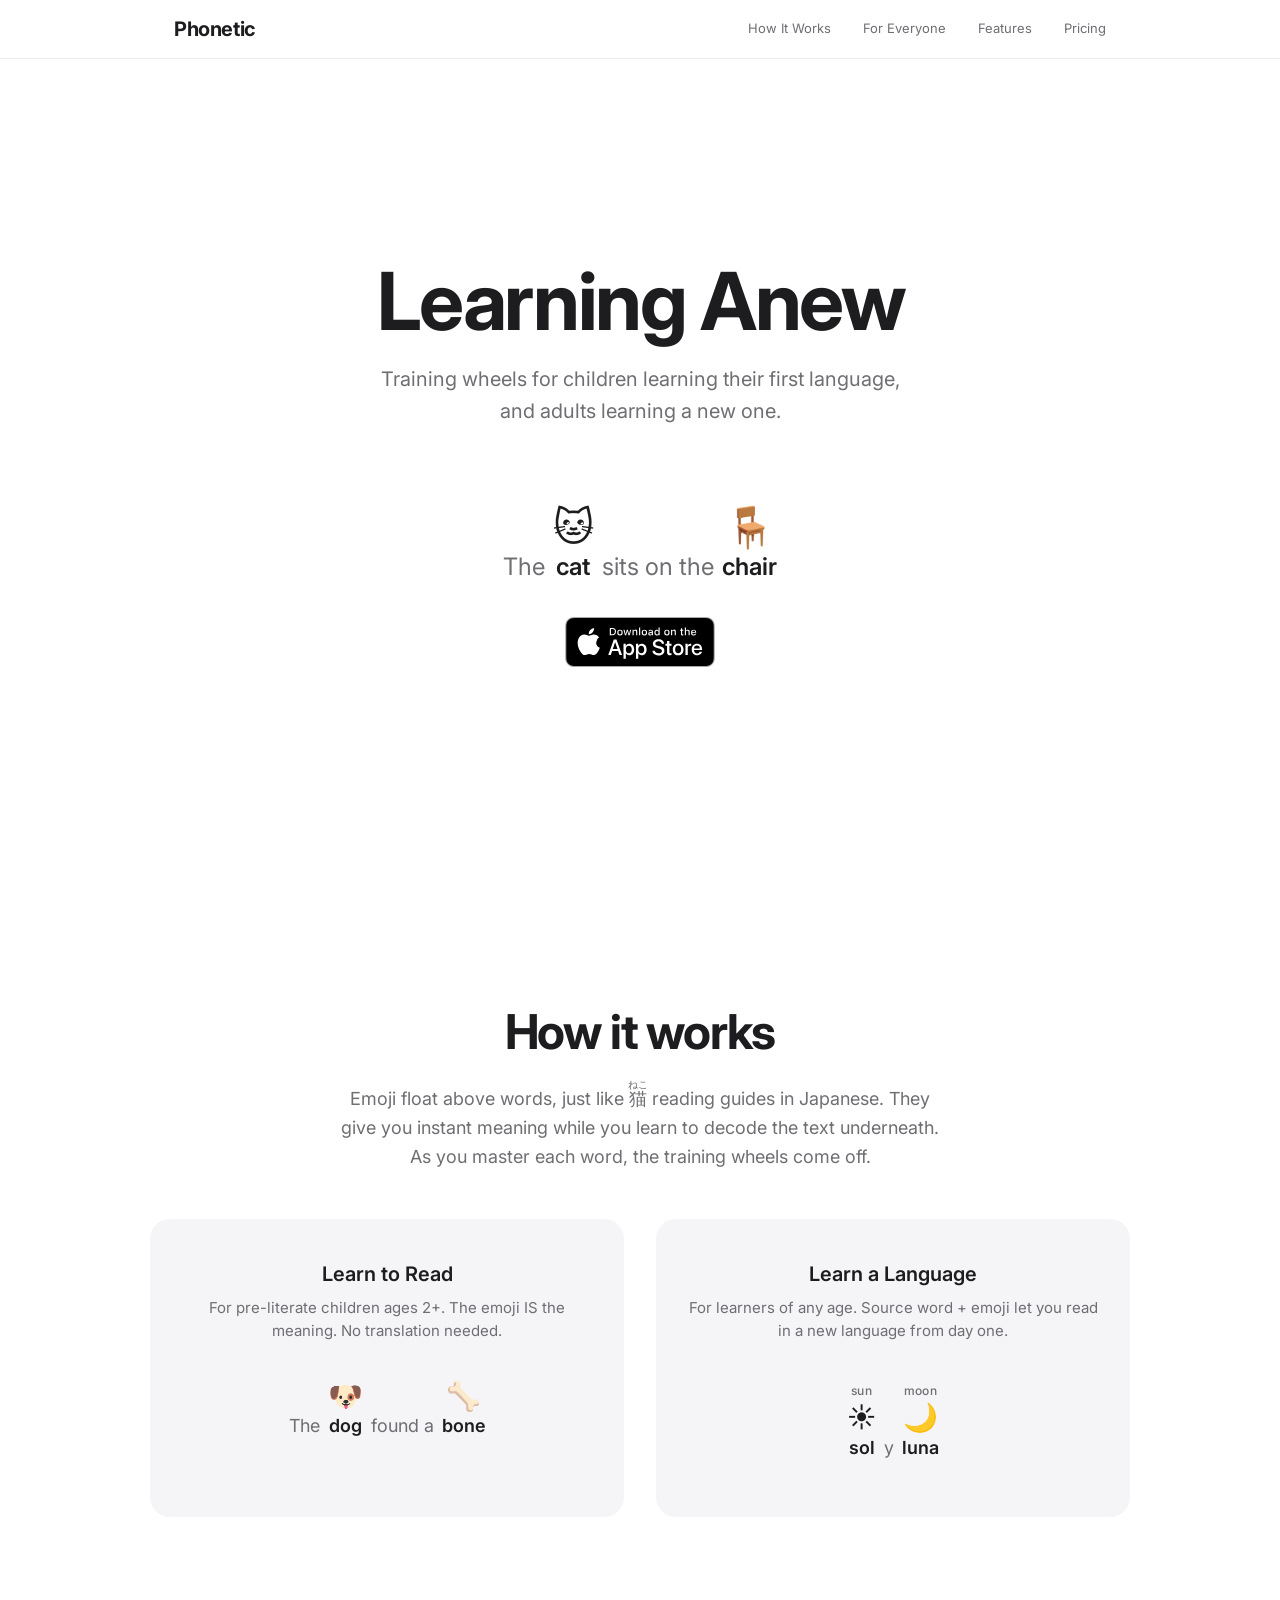
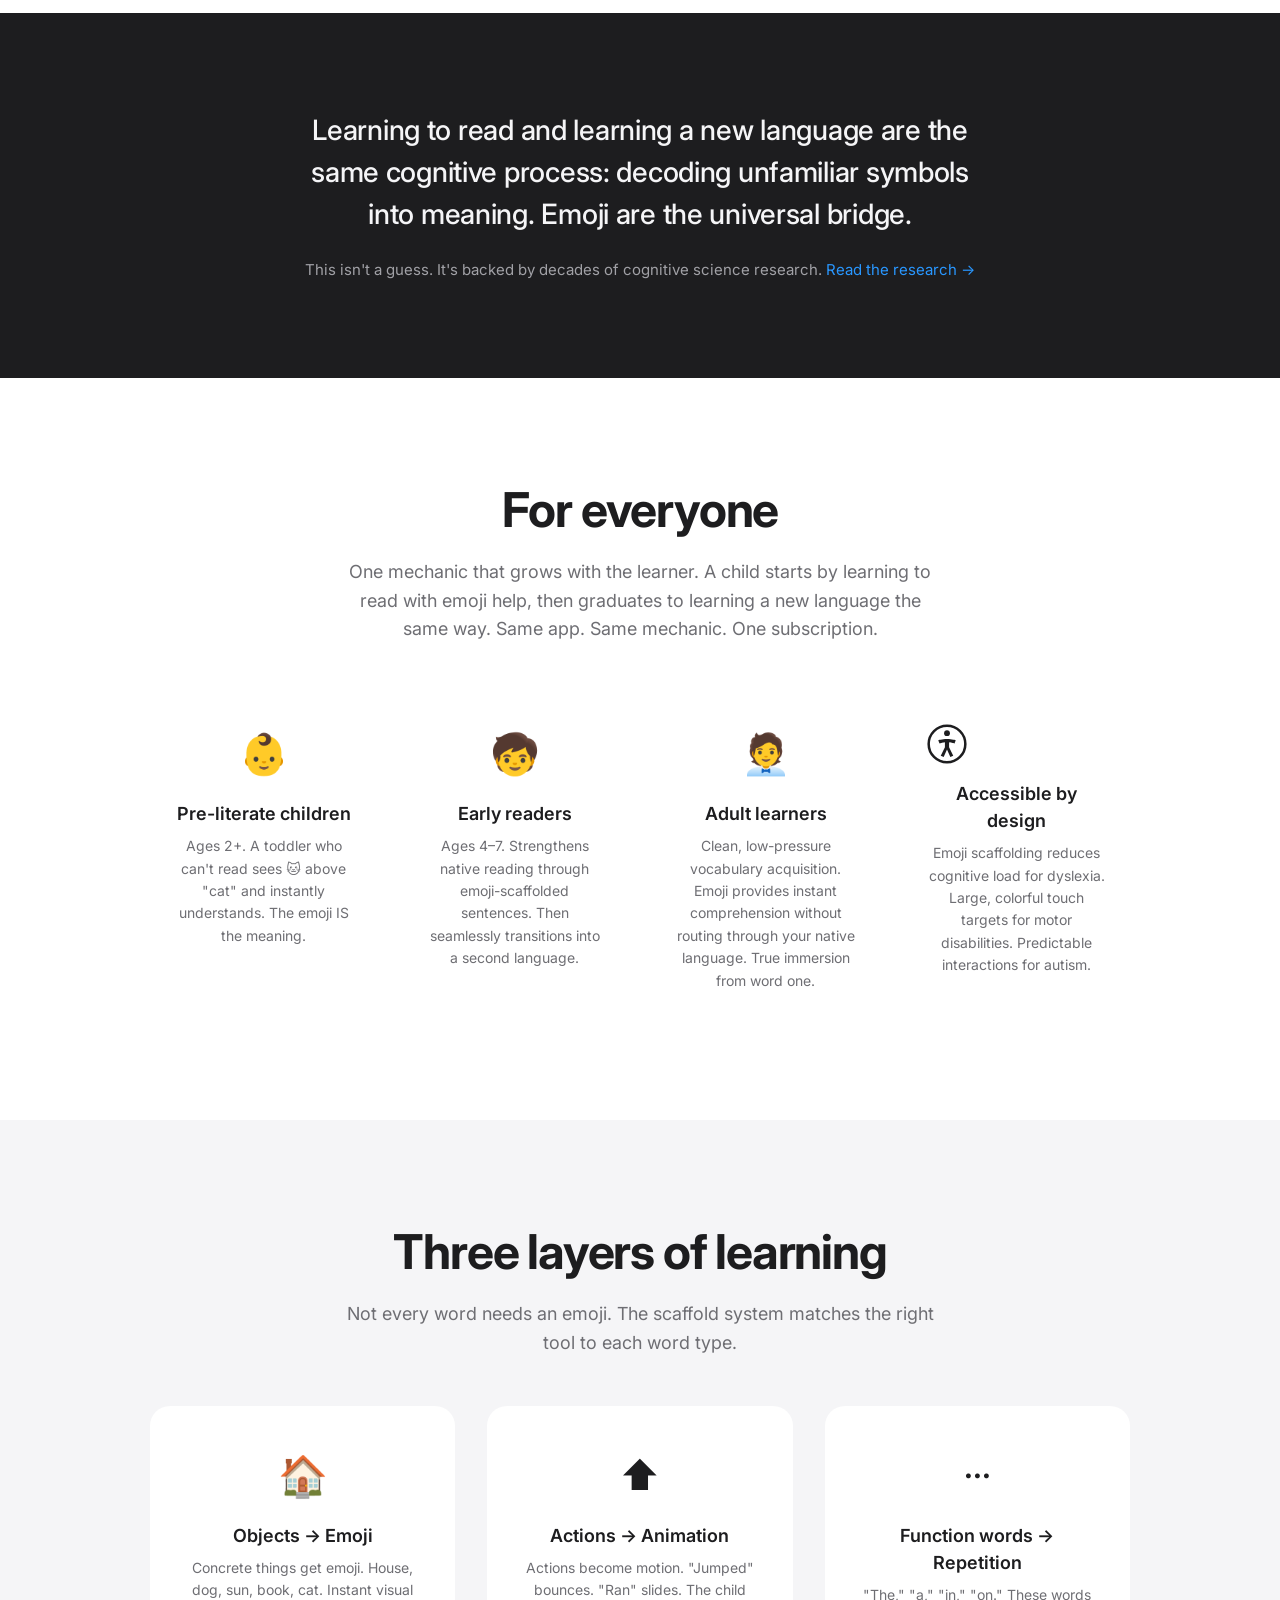
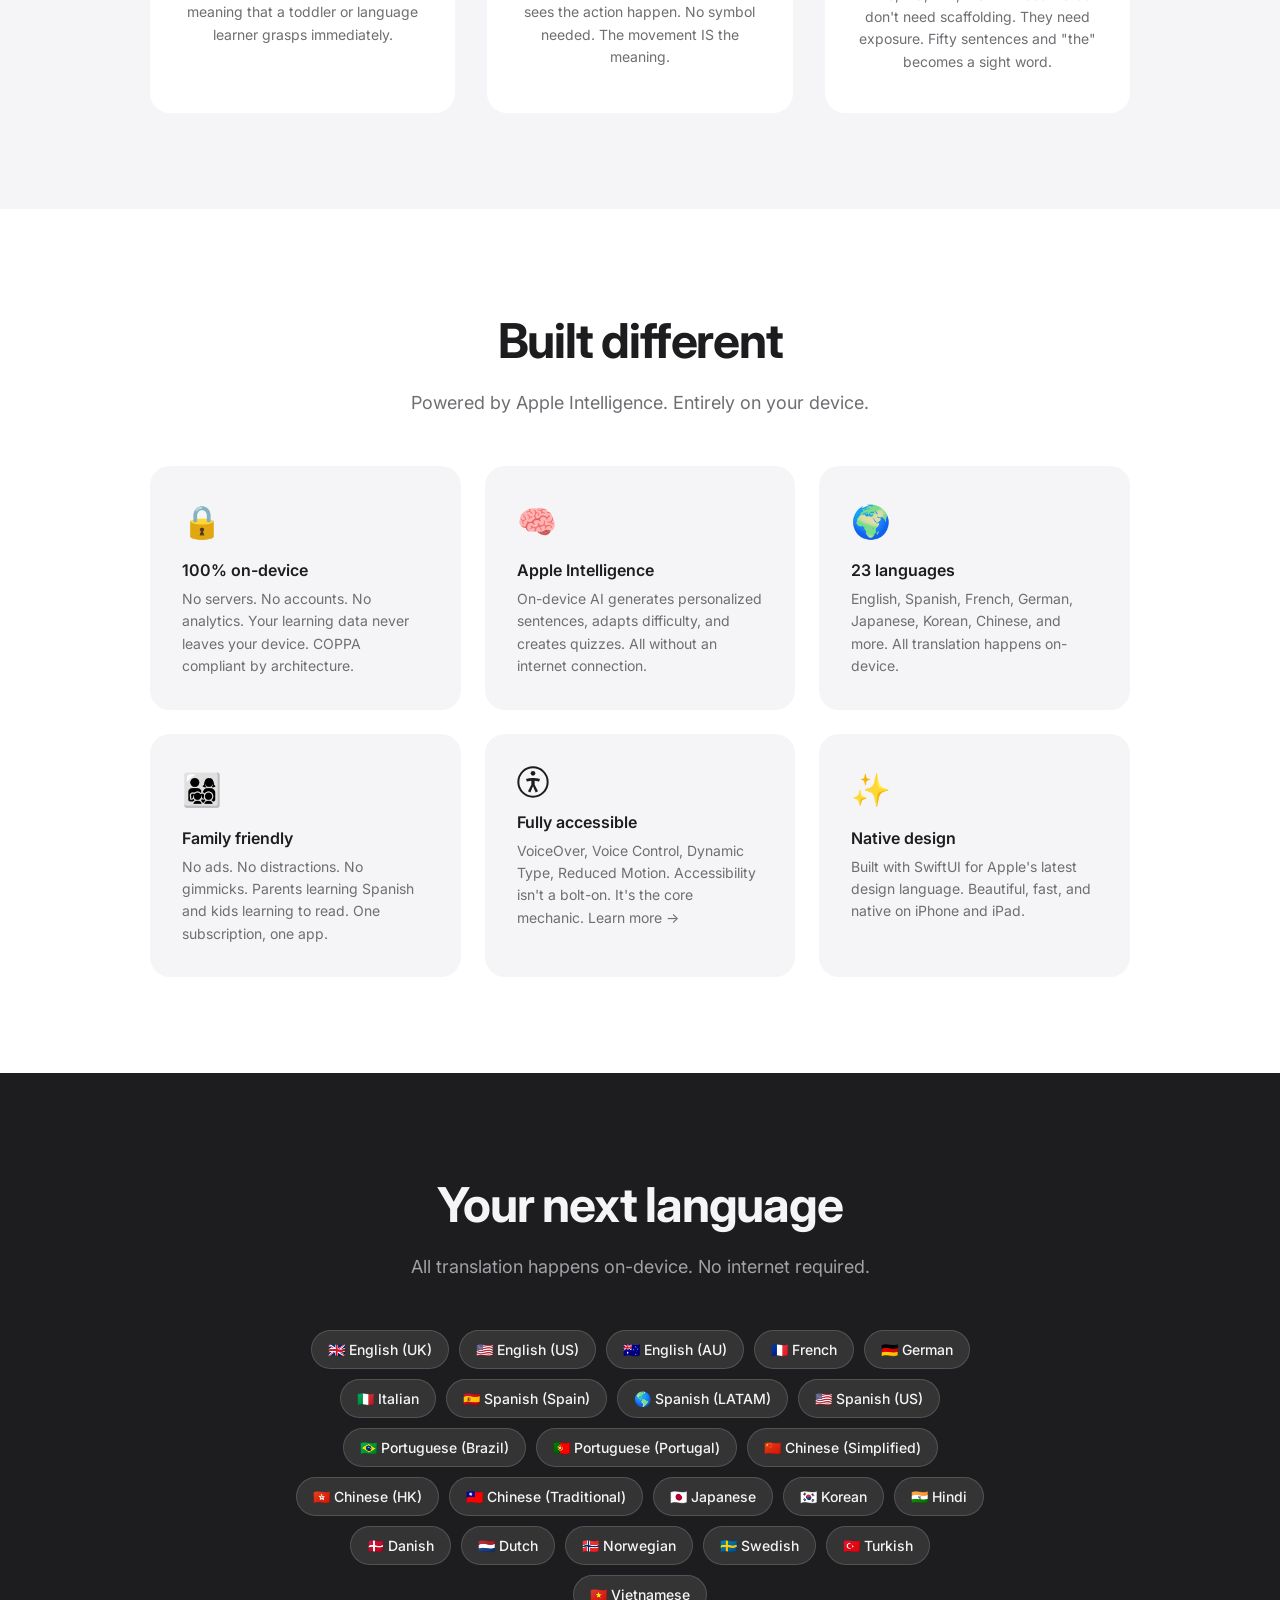
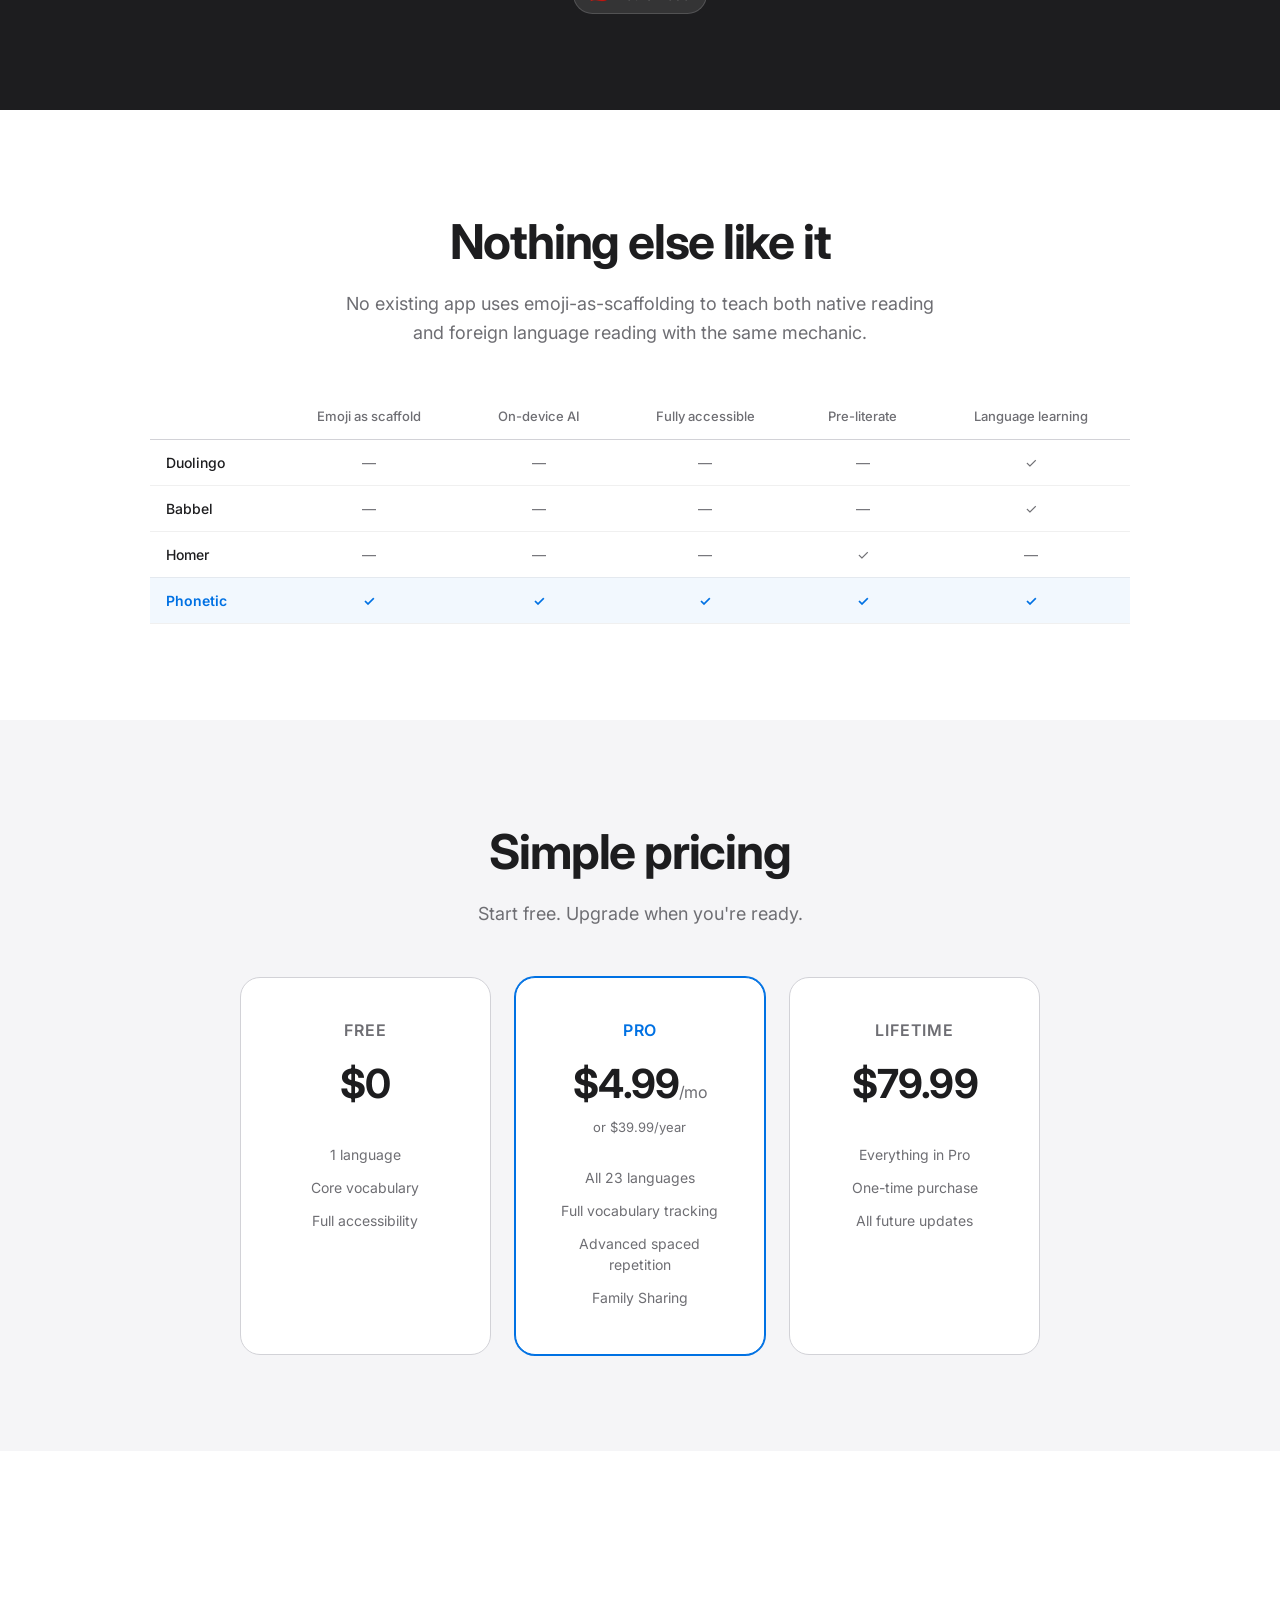
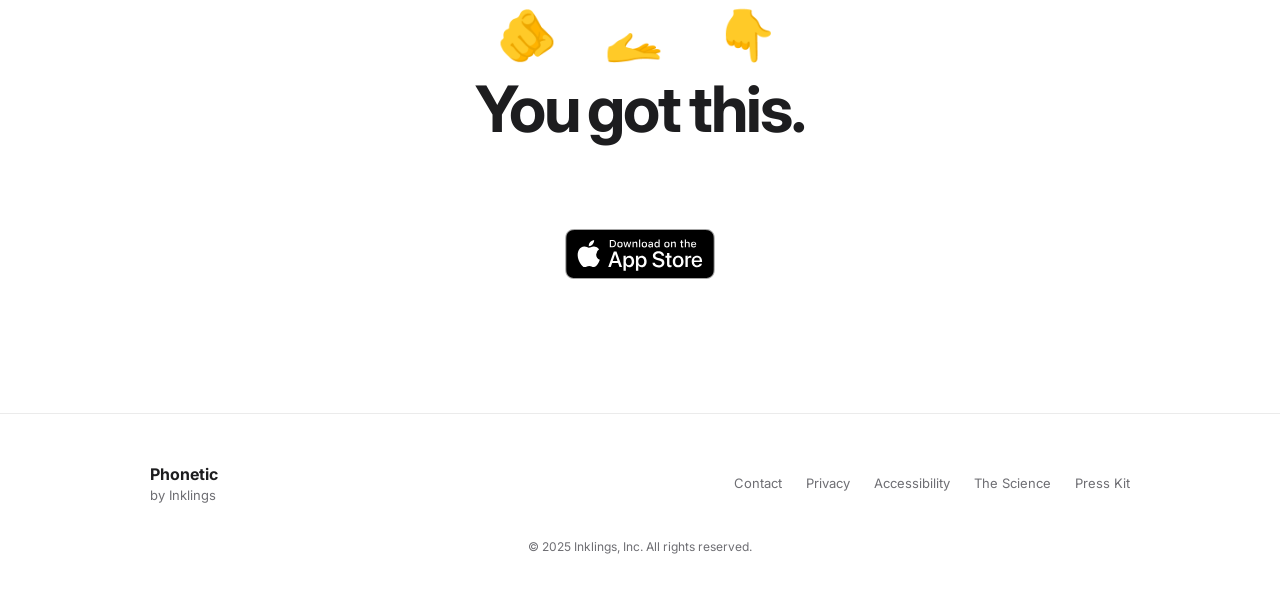
==== index.html @ 3641450b "Add /accessibility/ page and refine accessibility icon + copy - Create /accessibility/ page with exp" ====
<!DOCTYPE html>
<html lang="en">
<head>
  <meta charset="UTF-8">
  <meta name="viewport" content="width=device-width, initial-scale=1.0">
  <title>Phonetic | Reading Training Wheels</title>
  <meta name="description" content="Emoji above words teach anyone to read. Kids learn their first language. Adults learn a new one. Same app, same mechanic.">
  <meta name="theme-color" content="#ffffff" media="(prefers-color-scheme: light)">
  <meta name="theme-color" content="#000000" media="(prefers-color-scheme: dark)">
  <meta property="og:title" content="Phonetic | Reading Training Wheels">
  <meta property="og:description" content="Emoji above words teach anyone to read. Kids learn their first language. Adults learn a new one.">
  <meta property="og:type" content="website">
  <meta property="og:url" content="https://f.app">
  <link rel="stylesheet" href="style.css">
  <link rel="preconnect" href="https://fonts.googleapis.com">
  <link rel="preconnect" href="https://fonts.gstatic.com" crossorigin>
  <link href="https://fonts.googleapis.com/css2?family=Inter:wght@400;500;600;700&display=swap" rel="stylesheet">
</head>
<body>

  <!-- Nav -->
  <nav class="nav">
    <div class="nav-inner">
      <a href="#" class="nav-logo">Phonetic</a>
      <div class="nav-links">
        <a href="#how-it-works">How It Works</a>
        <a href="#for-everyone">For Everyone</a>
        <a href="#features">Features</a>
        <a href="#pricing">Pricing</a>
      </div>
    </div>
  </nav>

  <!-- Hero -->
  <section class="hero">
    <div class="hero-inner">
      <h1 class="hero-title">Learning Anew</h1>
      <p class="hero-subtitle">
        Training wheels for children learning their first language,<br>
        and adults learning a new one.
      </p>

      <div class="hero-demo" aria-label="Example: The cat sits on the chair, with emoji annotations above key words">
        <div class="demo-sentence hero-sentence">
          <div class="demo-word">
            <span class="demo-plain">The</span>
          </div>
          <div class="demo-word scaffolded">
            <span class="demo-emoji hero-cat" aria-hidden="true">🐱</span>
            <span class="demo-text">cat</span>
          </div>
          <div class="demo-word">
            <span class="demo-plain">sits on the</span>
          </div>
          <div class="demo-word scaffolded">
            <span class="demo-emoji hero-chair" aria-hidden="true">🪑</span>
            <span class="demo-text">chair</span>
          </div>
        </div>
      </div>

      <a href="#" class="cta-button" aria-label="Download on the App Store">
        <img src="/app-store-badge.svg" alt="Download on the App Store" class="app-store-badge">
      </a>
    </div>
  </section>

  <!-- How It Works -->
  <section class="section" id="how-it-works">
    <div class="section-inner">
      <h2 class="section-title">How it works</h2>
      <p class="section-subtitle">
        Emoji float above words, just like <ruby>猫<rt>ねこ</rt></ruby> reading guides in Japanese.
        They give you instant meaning while you learn to decode the text underneath.
        As you master each word, the training wheels come off.
      </p>

      <div class="modes">
        <div class="mode-card">
          <h3 class="mode-label">Learn to Read</h3>
          <p class="mode-description">For pre-literate children ages 2+. The emoji IS the meaning. No translation needed.</p>
          <div class="mode-demo" aria-label="Native reading example: The dog found a bone">
            <div class="demo-sentence">
              <div class="demo-word">
                <span class="demo-plain">The</span>
              </div>
              <div class="demo-word scaffolded">
                <span class="demo-emoji" aria-hidden="true">🐶</span>
                <span class="demo-text">dog</span>
              </div>
              <div class="demo-word">
                <span class="demo-plain">found a</span>
              </div>
              <div class="demo-word scaffolded">
                <span class="demo-emoji" aria-hidden="true">🦴</span>
                <span class="demo-text">bone</span>
              </div>
            </div>
          </div>
        </div>

        <div class="mode-card">
          <h3 class="mode-label">Learn a Language</h3>
          <p class="mode-description">For learners of any age. Source word + emoji let you read in a new language from day one.</p>
          <div class="mode-demo" aria-label="Language learning example: sun and moon in Spanish with source language and emoji above">
            <div class="demo-sentence">
              <div class="demo-word scaffolded tri">
                <span class="demo-source">sun</span>
                <span class="demo-emoji" aria-hidden="true">☀️</span>
                <span class="demo-text">sol</span>
              </div>
              <div class="demo-word">
                <span class="demo-plain">y</span>
              </div>
              <div class="demo-word scaffolded tri">
                <span class="demo-source">moon</span>
                <span class="demo-emoji" aria-hidden="true">🌙</span>
                <span class="demo-text">luna</span>
              </div>
            </div>
          </div>
        </div>
      </div>
    </div>
  </section>

  <!-- Core Insight -->
  <section class="section section-dark" id="insight">
    <div class="section-inner">
      <blockquote class="insight-quote">
        Learning to read and learning a new language are the same cognitive process:
        decoding unfamiliar symbols into meaning. Emoji are the universal bridge.
      </blockquote>
      <p class="insight-link">
        This isn't a guess. It's backed by decades of cognitive science research.
        <a href="/science/" class="insight-link-anchor">Read the research &rarr;</a>
      </p>
    </div>
  </section>

  <!-- For Everyone -->
  <section class="section" id="for-everyone">
    <div class="section-inner">
      <h2 class="section-title">For everyone</h2>
      <p class="section-subtitle">
        One mechanic that grows with the learner. A child starts by learning to read
        with emoji help, then graduates to learning a new language the same way.
        Same app. Same mechanic. One subscription.
      </p>

      <div class="audience-grid">
        <div class="audience-card">
          <span class="audience-emoji" aria-hidden="true">👶</span>
          <h3>Pre-literate children</h3>
          <p>Ages 2+. A toddler who can't read sees 🐱 above "cat" and instantly understands. The emoji IS the meaning.</p>
        </div>
        <div class="audience-card">
          <span class="audience-emoji" aria-hidden="true">🧒</span>
          <h3>Early readers</h3>
          <p>Ages 4&ndash;7. Strengthens native reading through emoji-scaffolded sentences. Then seamlessly transitions into a second language.</p>
        </div>
        <div class="audience-card">
          <span class="audience-emoji" aria-hidden="true">🧑‍💼</span>
          <h3>Adult learners</h3>
          <p>Clean, low-pressure vocabulary acquisition. Emoji provides instant comprehension without routing through your native language. True immersion from word one.</p>
        </div>
        <div class="audience-card">
          <span class="audience-emoji" aria-hidden="true"><svg class="icon-accessibility" viewBox="0 0 24 24"><circle cx="12" cy="12" r="11" fill="none" stroke="currentColor" stroke-width="1.5"/><circle cx="12" cy="5.5" r="1.75" fill="currentColor"/><path fill="currentColor" d="M12 9c-3 0-5.25.75-5.25.75l.75 2s1.75-.6 3.25-.75v3l-2.5 5 1.75.85L12 15.25l2 4.6 1.75-.85-2.5-5v-3c1.5.15 3.25.75 3.25.75l.75-2S15 9 12 9z"/></svg></span>
          <h3>Accessible by design</h3>
          <p>Emoji scaffolding reduces cognitive load for dyslexia. Large, colorful touch targets for motor disabilities. Predictable interactions for autism.</p>
        </div>
      </div>
    </div>
  </section>

  <!-- Three Tiers -->
  <section class="section section-light" id="tiers">
    <div class="section-inner">
      <h2 class="section-title">Three layers of learning</h2>
      <p class="section-subtitle">Not every word needs an emoji. The scaffold system matches the right tool to each word type.</p>

      <div class="tiers-grid">
        <div class="tier-card">
          <div class="tier-icon" aria-hidden="true">🏠</div>
          <h3>Objects &rarr; Emoji</h3>
          <p>Concrete things get emoji. House, dog, sun, book, cat. Instant visual meaning that a toddler or language learner grasps immediately.</p>
        </div>
        <div class="tier-card">
          <div class="tier-icon tier-icon-animated" aria-hidden="true">⬆️</div>
          <h3>Actions &rarr; Animation</h3>
          <p>Actions become motion. "Jumped" bounces. "Ran" slides. The child sees the action happen. No symbol needed. The movement IS the meaning.</p>
        </div>
        <div class="tier-card">
          <div class="tier-icon" aria-hidden="true">···</div>
          <h3>Function words &rarr; Repetition</h3>
          <p>"The," "a," "in," "on." These words don't need scaffolding. They need exposure. Fifty sentences and "the" becomes a sight word.</p>
        </div>
      </div>
    </div>
  </section>

  <!-- Features -->
  <section class="section" id="features">
    <div class="section-inner">
      <h2 class="section-title">Built different</h2>
      <p class="section-subtitle">Powered by Apple Intelligence. Entirely on your device.</p>

      <div class="features-grid">
        <div class="feature-card">
          <div class="feature-icon" aria-hidden="true">🔒</div>
          <h3>100% on-device</h3>
          <p>No servers. No accounts. No analytics. Your learning data never leaves your device. COPPA compliant by architecture.</p>
        </div>
        <div class="feature-card">
          <div class="feature-icon" aria-hidden="true">🧠</div>
          <h3>Apple Intelligence</h3>
          <p>On-device AI generates personalized sentences, adapts difficulty, and creates quizzes. All without an internet connection.</p>
        </div>
        <div class="feature-card">
          <div class="feature-icon" aria-hidden="true">🌍</div>
          <h3>23 languages</h3>
          <p>English, Spanish, French, German, Japanese, Korean, Chinese, and more. All translation happens on-device.</p>
        </div>
        <div class="feature-card">
          <div class="feature-icon" aria-hidden="true">👨‍👩‍👧‍👦</div>
          <h3>Family friendly</h3>
          <p>No ads. No distractions. No gimmicks. Parents learning Spanish and kids learning to read. One subscription, one app.</p>
        </div>
        <div class="feature-card">
          <div class="feature-icon" aria-hidden="true"><svg class="icon-accessibility" viewBox="0 0 24 24"><circle cx="12" cy="12" r="11" fill="none" stroke="currentColor" stroke-width="1.5"/><circle cx="12" cy="5.5" r="1.75" fill="currentColor"/><path fill="currentColor" d="M12 9c-3 0-5.25.75-5.25.75l.75 2s1.75-.6 3.25-.75v3l-2.5 5 1.75.85L12 15.25l2 4.6 1.75-.85-2.5-5v-3c1.5.15 3.25.75 3.25.75l.75-2S15 9 12 9z"/></svg></div>
          <h3>Fully accessible</h3>
          <p>VoiceOver, Voice Control, Dynamic Type, Reduced Motion. Accessibility isn't a bolt-on. It's the core mechanic. <a href="/accessibility/">Learn more &rarr;</a></p>
        </div>
        <div class="feature-card">
          <div class="feature-icon" aria-hidden="true">✨</div>
          <h3>Native design</h3>
          <p>Built with SwiftUI for Apple's latest design language. Beautiful, fast, and native on iPhone and iPad.</p>
        </div>
      </div>
    </div>
  </section>

  <!-- Languages -->
  <section class="section section-dark" id="languages">
    <div class="section-inner">
      <h2 class="section-title">Your next language</h2>
      <p class="section-subtitle">All translation happens on-device. No internet required.</p>
      <div class="languages-list">
        <span class="lang-tag">🇬🇧 English (UK)</span>
        <span class="lang-tag">🇺🇸 English (US)</span>
        <span class="lang-tag">🇦🇺 English (AU)</span>
        <span class="lang-tag">🇫🇷 French</span>
        <span class="lang-tag">🇩🇪 German</span>
        <span class="lang-tag">🇮🇹 Italian</span>
        <span class="lang-tag">🇪🇸 Spanish (Spain)</span>
        <span class="lang-tag">🌎 Spanish (LATAM)</span>
        <span class="lang-tag">🇺🇸 Spanish (US)</span>
        <span class="lang-tag">🇧🇷 Portuguese (Brazil)</span>
        <span class="lang-tag">🇵🇹 Portuguese (Portugal)</span>
        <span class="lang-tag">🇨🇳 Chinese (Simplified)</span>
        <span class="lang-tag">🇭🇰 Chinese (HK)</span>
        <span class="lang-tag">🇹🇼 Chinese (Traditional)</span>
        <span class="lang-tag">🇯🇵 Japanese</span>
        <span class="lang-tag">🇰🇷 Korean</span>
        <span class="lang-tag">🇮🇳 Hindi</span>
        <span class="lang-tag">🇩🇰 Danish</span>
        <span class="lang-tag">🇳🇱 Dutch</span>
        <span class="lang-tag">🇳🇴 Norwegian</span>
        <span class="lang-tag">🇸🇪 Swedish</span>
        <span class="lang-tag">🇹🇷 Turkish</span>
        <span class="lang-tag">🇻🇳 Vietnamese</span>
      </div>
    </div>
  </section>

  <!-- Competitive -->
  <section class="section" id="compare">
    <div class="section-inner">
      <h2 class="section-title">Nothing else like it</h2>
      <p class="section-subtitle">No existing app uses emoji-as-scaffolding to teach both native reading and foreign language reading with the same mechanic.</p>

      <div class="compare-table-wrap">
        <table class="compare-table">
          <thead>
            <tr>
              <th></th>
              <th>Emoji as scaffold</th>
              <th>On-device AI</th>
              <th>Fully accessible</th>
              <th>Pre-literate</th>
              <th>Language learning</th>
            </tr>
          </thead>
          <tbody>
            <tr>
              <td class="compare-app">Duolingo</td>
              <td>—</td>
              <td>—</td>
              <td>—</td>
              <td>—</td>
              <td>✓</td>
            </tr>
            <tr>
              <td class="compare-app">Babbel</td>
              <td>—</td>
              <td>—</td>
              <td>—</td>
              <td>—</td>
              <td>✓</td>
            </tr>
            <tr>
              <td class="compare-app">Homer</td>
              <td>—</td>
              <td>—</td>
              <td>—</td>
              <td>✓</td>
              <td>—</td>
            </tr>
            <tr class="compare-highlight">
              <td class="compare-app">Phonetic</td>
              <td>✓</td>
              <td>✓</td>
              <td>✓</td>
              <td>✓</td>
              <td>✓</td>
            </tr>
          </tbody>
        </table>
      </div>
    </div>
  </section>

  <!-- Pricing -->
  <section class="section section-light" id="pricing">
    <div class="section-inner">
      <h2 class="section-title">Simple pricing</h2>
      <p class="section-subtitle">Start free. Upgrade when you're ready.</p>

      <div class="pricing-grid">
        <div class="pricing-card">
          <h3 class="pricing-tier">Free</h3>
          <p class="pricing-price">$0</p>
          <ul class="pricing-features">
            <li>1 language</li>
            <li>Core vocabulary</li>
            <li>Full accessibility</li>
          </ul>
        </div>
        <div class="pricing-card pricing-featured">
          <h3 class="pricing-tier">Pro</h3>
          <p class="pricing-price">$4.99<span class="pricing-period">/mo</span></p>
          <p class="pricing-annual">or $39.99/year</p>
          <ul class="pricing-features">
            <li>All 23 languages</li>
            <li>Full vocabulary tracking</li>
            <li>Advanced spaced repetition</li>
            <li>Family Sharing</li>
          </ul>
        </div>
        <div class="pricing-card">
          <h3 class="pricing-tier">Lifetime</h3>
          <p class="pricing-price">$79.99</p>
          <ul class="pricing-features">
            <li>Everything in Pro</li>
            <li>One-time purchase</li>
            <li>All future updates</li>
          </ul>
        </div>
      </div>
    </div>
  </section>

  <!-- Final CTA -->
  <section class="section section-cta">
    <div class="section-inner">
      <div class="demo-sentence cta-sentence" aria-label="You got this, with emoji scaffolds above each word">
        <div class="demo-word scaffolded">
          <span class="demo-emoji" aria-hidden="true">🫵</span>
          <span class="demo-text cta-word">You</span>
        </div>
        <div class="demo-word scaffolded">
          <span class="demo-emoji" aria-hidden="true">🫴</span>
          <span class="demo-text cta-word">got</span>
        </div>
        <div class="demo-word scaffolded">
          <span class="demo-emoji" aria-hidden="true">👇</span>
          <span class="demo-text cta-word">this.</span>
        </div>
      </div>
      <a href="#" class="cta-button" aria-label="Download on the App Store">
        <img src="/app-store-badge.svg" alt="Download on the App Store" class="app-store-badge">
      </a>
    </div>
  </section>

  <!-- Footer -->
  <footer class="footer">
    <div class="footer-inner">
      <div class="footer-brand">
        <span class="footer-logo">Phonetic</span>
        <p class="footer-tagline">by <a href="https://lings.ink" class="footer-link">Inklings</a></p>
      </div>
      <div class="footer-links">
        <a href="mailto:hi@f.app" class="footer-link">Contact</a>
        <a href="/privacy/" class="footer-link">Privacy</a>
        <a href="/accessibility/" class="footer-link">Accessibility</a>
        <a href="/science/" class="footer-link">The Science</a>
        <a href="#" class="footer-link">Press Kit</a>
      </div>
      <p class="footer-copy">&copy; 2025 Inklings, Inc. All rights reserved.</p>
    </div>
  </footer>

</body>
</html>
---- style.css ----
/* ===== Reset & Base ===== */

*,
*::before,
*::after {
  margin: 0;
  padding: 0;
  box-sizing: border-box;
}

:root {
  --font: 'Inter', -apple-system, BlinkMacSystemFont, 'Segoe UI', system-ui, sans-serif;
  --color-text: #1d1d1f;
  --color-text-secondary: #6e6e73;
  --color-bg: #ffffff;
  --color-bg-light: #f5f5f7;
  --color-bg-dark: #1d1d1f;
  --color-accent: #0071e3;
  --color-accent-hover: #0077ed;
  --color-border: #d2d2d7;
  --max-width: 980px;
  --section-padding: 6rem 1.5rem;
}

html {
  scroll-behavior: smooth;
  -webkit-text-size-adjust: 100%;
  /* Inherit Dynamic Type preferred size on iOS */
  font: -apple-system-body;
  font-family: var(--font);
}

body {
  font-family: var(--font);
  color: var(--color-text);
  background: var(--color-bg);
  line-height: 1.5;
  -webkit-font-smoothing: antialiased;
  -moz-osx-font-smoothing: grayscale;
}

a {
  color: inherit;
  text-decoration: none;
}

ul {
  list-style: none;
}

img, svg {
  display: block;
  max-width: 100%;
}

/* ===== Nav ===== */

.nav {
  position: fixed;
  top: 0;
  left: 0;
  right: 0;
  z-index: 100;
  background: rgba(255, 255, 255, 0.8);
  backdrop-filter: saturate(180%) blur(20px);
  -webkit-backdrop-filter: saturate(180%) blur(20px);
  border-bottom: 1px solid rgba(0, 0, 0, 0.08);
}

.nav-inner {
  max-width: var(--max-width);
  margin: 0 auto;
  display: flex;
  align-items: center;
  justify-content: space-between;
  padding: 0.875rem 1.5rem;
}

.nav-logo {
  font-size: 1.25rem;
  font-weight: 700;
  letter-spacing: -0.02em;
}

.nav-links {
  display: flex;
  gap: 2rem;
}

.nav-links a {
  font-size: 0.8125rem;
  color: var(--color-text-secondary);
  transition: color 0.2s ease;
}

.nav-links a:hover {
  color: var(--color-text);
}

/* ===== Hero ===== */

.hero {
  min-height: 100vh;
  min-height: 100dvh;
  display: flex;
  align-items: center;
  justify-content: center;
  text-align: center;
  padding: 6rem 1.5rem 4rem;
}

.hero-inner {
  max-width: 720px;
}

.hero-eyebrow {
  font-size: 0.875rem;
  font-weight: 500;
  color: var(--color-text-secondary);
  text-transform: uppercase;
  letter-spacing: 0.1em;
  margin-bottom: 1rem;
}

.hero-title {
  font-size: clamp(3rem, 8vw, 5rem);
  font-weight: 700;
  letter-spacing: -0.03em;
  line-height: 1.05;
  margin-bottom: 1.25rem;
}

.hero-subtitle {
  font-size: clamp(1rem, 2.5vw, 1.25rem);
  color: var(--color-text-secondary);
  line-height: 1.6;
  margin-bottom: 3rem;
}

/* ===== Demo Sentence (shared) ===== */

.demo-sentence {
  display: flex;
  align-items: flex-end;
  justify-content: center;
  gap: 0.5rem;
  flex-wrap: wrap;
  padding: 2rem 0;
}

.demo-word {
  display: flex;
  flex-direction: column;
  align-items: center;
  gap: 0.125rem;
}

.demo-plain {
  font-size: clamp(1.125rem, 3vw, 1.5rem);
  color: var(--color-text-secondary);
  padding-bottom: 0;
}

.demo-word.scaffolded {
  position: relative;
}

.demo-emoji {
  font-size: clamp(1.75rem, 5vw, 2.5rem);
  line-height: 1;
  animation: float 3s ease-in-out infinite;
}

.demo-word.scaffolded:nth-child(2) .demo-emoji {
  animation-delay: 0s;
}

.demo-word.scaffolded:nth-child(4) .demo-emoji {
  animation-delay: 1.5s;
}

.demo-word.scaffolded:nth-child(5) .demo-emoji {
  animation-delay: 0.75s;
}

@keyframes float {
  0%, 100% { transform: translateY(0); }
  50% { transform: translateY(-4px); }
}

/* Hero animation: cat and chair converge above "sits" — only on wide viewports where the sentence stays on one line */
.hero-cat {
  position: relative;
  z-index: 2;
}

.hero-chair {
  position: relative;
  z-index: 1;
}

@media (min-width: 540px) {
  .hero-cat {
    animation: cat-to-sits 6s ease-in-out infinite !important;
  }

  .hero-chair {
    animation: chair-to-sits 6s ease-in-out infinite !important;
  }
}

@keyframes cat-to-sits {
  0%, 15% { transform: translateX(0) translateY(0); }
  35%, 60% { transform: translateX(2.5rem) translateY(-6px); }
  80%, 100% { transform: translateX(0) translateY(0); }
}

@keyframes chair-to-sits {
  0%, 15% { transform: translateX(0) translateY(0); }
  35%, 60% { transform: translateX(-6rem) translateY(0); }
  80%, 100% { transform: translateX(0) translateY(0); }
}

.demo-text {
  font-size: clamp(1.125rem, 3vw, 1.5rem);
  font-weight: 600;
  color: var(--color-text);
}

.demo-source {
  font-size: 0.75rem;
  font-weight: 500;
  color: var(--color-text-secondary);
  letter-spacing: 0.02em;
}

.demo-word.tri {
  gap: 0.1875rem;
}

/* ===== CTA Button / App Store Badge ===== */

.cta-button {
  display: inline-block;
  transition: opacity 0.2s ease;
}

.cta-button:hover {
  opacity: 0.8;
}

.app-store-badge {
  width: 150px;
  height: 50px;
}

/* ===== Sections (shared) ===== */

.section {
  padding: var(--section-padding);
}

.section-inner {
  max-width: var(--max-width);
  margin: 0 auto;
}

.section-title {
  font-size: clamp(1.75rem, 5vw, 3rem);
  font-weight: 700;
  letter-spacing: -0.025em;
  text-align: center;
  margin-bottom: 0.75rem;
}

.section-subtitle {
  font-size: clamp(0.9375rem, 2vw, 1.125rem);
  color: var(--color-text-secondary);
  text-align: center;
  max-width: 600px;
  margin: 0 auto 3rem;
  line-height: 1.6;
}

.section-dark {
  background: var(--color-bg-dark);
  color: #f5f5f7;
}

.section-dark .section-subtitle {
  color: #a1a1a6;
}

.section-light {
  background: var(--color-bg-light);
}

/* ===== Modes (How it works) ===== */

.modes {
  display: grid;
  grid-template-columns: repeat(auto-fit, minmax(300px, 1fr));
  gap: 2rem;
}

.mode-card {
  background: var(--color-bg-light);
  border-radius: 1.25rem;
  padding: 2.5rem 2rem;
  text-align: center;
  transition: transform 0.3s ease;
}

.mode-card:hover {
  transform: translateY(-2px);
}

.mode-label {
  font-size: 1.25rem;
  font-weight: 600;
  margin-bottom: 0.5rem;
}

.mode-description {
  font-size: 0.9375rem;
  color: var(--color-text-secondary);
  margin-bottom: 1.5rem;
  line-height: 1.5;
}

.mode-demo .demo-sentence {
  padding: 1rem 0;
}

.mode-demo .demo-emoji {
  font-size: 1.75rem;
}

.mode-demo .demo-text,
.mode-demo .demo-plain {
  font-size: 1.125rem;
}

/* ===== Insight Quote ===== */

.insight-quote {
  font-size: clamp(1.25rem, 3vw, 1.75rem);
  font-weight: 500;
  text-align: center;
  max-width: 700px;
  margin: 0 auto;
  line-height: 1.5;
  letter-spacing: -0.01em;
  color: #f5f5f7;
}

.insight-link {
  text-align: center;
  margin-top: 1.5rem;
  font-size: 0.9375rem;
  color: #a1a1a6;
}

.insight-link-anchor {
  color: #2997ff;
  transition: color 0.2s ease;
}

.insight-link-anchor:hover {
  color: #64b5f6;
}

/* ===== Ruby Text (furigana demo) ===== */

ruby {
  ruby-align: center;
}

rt {
  font-size: 0.55em;
  color: var(--color-text-secondary);
  font-weight: 400;
}

/* ===== Audience Grid ===== */

.audience-grid {
  display: grid;
  grid-template-columns: repeat(auto-fit, minmax(220px, 1fr));
  gap: 1.5rem;
}

.audience-card {
  text-align: center;
  padding: 2rem 1.5rem;
}

.audience-emoji {
  font-size: 2.5rem;
  display: block;
  margin-bottom: 1rem;
}

.icon-accessibility {
  width: 1em;
  height: 1em;
  fill: currentColor;
  vertical-align: middle;
}

.audience-card h3 {
  font-size: 1.125rem;
  font-weight: 600;
  margin-bottom: 0.5rem;
}

.audience-card p {
  font-size: 0.875rem;
  color: var(--color-text-secondary);
  line-height: 1.6;
}

/* ===== Tiers ===== */

.tiers-grid {
  display: grid;
  grid-template-columns: repeat(auto-fit, minmax(260px, 1fr));
  gap: 2rem;
}

.tier-card {
  text-align: center;
  padding: 2.5rem 2rem;
  border-radius: 1.25rem;
  background: var(--color-bg);
  transition: transform 0.3s ease;
}

.tier-card:hover {
  transform: translateY(-2px);
}

.tier-icon {
  font-size: 2.5rem;
  margin-bottom: 1rem;
  display: block;
}

.tier-icon-animated {
  animation: bounce-gentle 2s ease-in-out infinite;
}

@keyframes bounce-gentle {
  0%, 100% { transform: translateY(0); }
  50% { transform: translateY(-8px); }
}

.tier-card h3 {
  font-size: 1.125rem;
  font-weight: 600;
  margin-bottom: 0.5rem;
}

.tier-card p {
  font-size: 0.875rem;
  color: var(--color-text-secondary);
  line-height: 1.6;
}

/* ===== Features Grid ===== */

.features-grid {
  display: grid;
  grid-template-columns: repeat(auto-fit, minmax(280px, 1fr));
  gap: 1.5rem;
}

.feature-card {
  padding: 2rem;
  border-radius: 1.25rem;
  background: var(--color-bg-light);
  transition: transform 0.3s ease;
}

.feature-card:hover {
  transform: translateY(-2px);
}

.feature-icon {
  font-size: 2rem;
  margin-bottom: 0.75rem;
}

.feature-card h3 {
  font-size: 1rem;
  font-weight: 600;
  margin-bottom: 0.375rem;
}

.feature-card p {
  font-size: 0.875rem;
  color: var(--color-text-secondary);
  line-height: 1.6;
}

/* ===== Languages ===== */

.languages-list {
  display: flex;
  flex-wrap: wrap;
  justify-content: center;
  gap: 0.625rem;
  max-width: 700px;
  margin: 0 auto;
}

.lang-tag {
  display: inline-block;
  padding: 0.5rem 1rem;
  border-radius: 100px;
  font-size: 0.875rem;
  font-weight: 500;
  background: rgba(255, 255, 255, 0.1);
  color: #f5f5f7;
  border: 1px solid rgba(255, 255, 255, 0.15);
  transition: background 0.2s ease;
}

.lang-tag:hover {
  background: rgba(255, 255, 255, 0.18);
}

/* ===== Comparison Table ===== */

.compare-table-wrap {
  overflow-x: auto;
  -webkit-overflow-scrolling: touch;
}

.compare-table {
  width: 100%;
  border-collapse: collapse;
  font-size: 0.875rem;
  min-width: 600px;
}

.compare-table th {
  font-weight: 500;
  color: var(--color-text-secondary);
  padding: 0.75rem 1rem;
  text-align: center;
  border-bottom: 1px solid var(--color-border);
  font-size: 0.8125rem;
}

.compare-table th:first-child {
  text-align: left;
}

.compare-table td {
  padding: 0.75rem 1rem;
  text-align: center;
  border-bottom: 1px solid rgba(0, 0, 0, 0.06);
  color: var(--color-text-secondary);
}

.compare-app {
  text-align: left !important;
  font-weight: 500;
  color: var(--color-text) !important;
}

.compare-highlight {
  background: rgba(0, 113, 227, 0.05);
}

.compare-highlight td {
  color: var(--color-accent) !important;
  font-weight: 600;
}

.compare-highlight .compare-app {
  color: var(--color-accent) !important;
}

/* ===== Pricing ===== */

.pricing-grid {
  display: grid;
  grid-template-columns: repeat(auto-fit, minmax(240px, 1fr));
  gap: 1.5rem;
  max-width: 800px;
  margin: 0 auto;
}

.pricing-card {
  border-radius: 1.25rem;
  padding: 2.5rem 2rem;
  text-align: center;
  background: var(--color-bg);
  border: 1px solid var(--color-border);
  transition: transform 0.3s ease;
}

.pricing-card:hover {
  transform: translateY(-2px);
}

.pricing-featured {
  border-color: var(--color-accent);
  box-shadow: 0 0 0 1px var(--color-accent);
  position: relative;
}

.pricing-tier {
  font-size: 1rem;
  font-weight: 600;
  text-transform: uppercase;
  letter-spacing: 0.05em;
  margin-bottom: 0.75rem;
  color: var(--color-text-secondary);
}

.pricing-featured .pricing-tier {
  color: var(--color-accent);
}

.pricing-price {
  font-size: 2.5rem;
  font-weight: 700;
  letter-spacing: -0.02em;
  margin-bottom: 0.25rem;
}

.pricing-period {
  font-size: 1rem;
  font-weight: 400;
  color: var(--color-text-secondary);
}

.pricing-annual {
  font-size: 0.8125rem;
  color: var(--color-text-secondary);
  margin-bottom: 1.5rem;
}

.pricing-card:not(.pricing-featured) .pricing-price {
  margin-bottom: 1.5rem;
}

.pricing-features li {
  font-size: 0.875rem;
  color: var(--color-text-secondary);
  padding: 0.375rem 0;
  line-height: 1.5;
}

/* ===== CTA Section ===== */

.section-cta {
  text-align: center;
  padding: 8rem 1.5rem;
}

.cta-sentence {
  margin-bottom: 2.5rem;
}

.cta-sentence .demo-emoji {
  font-size: clamp(2rem, 5vw, 3rem);
}

.cta-word {
  font-size: clamp(2.5rem, 7vw, 4rem) !important;
  font-weight: 700 !important;
  letter-spacing: -0.03em;
}

/* ===== Footer ===== */

.footer {
  border-top: 1px solid rgba(0, 0, 0, 0.08);
  padding: 3rem 1.5rem;
}

.footer-inner {
  max-width: var(--max-width);
  margin: 0 auto;
  display: flex;
  flex-wrap: wrap;
  align-items: center;
  justify-content: space-between;
  gap: 1rem;
}

.footer-logo {
  font-size: 1rem;
  font-weight: 700;
}

.footer-tagline {
  font-size: 0.8125rem;
  color: var(--color-text-secondary);
}

.footer-links {
  display: flex;
  gap: 1.5rem;
}

.footer-link {
  font-size: 0.8125rem;
  color: var(--color-text-secondary);
  transition: color 0.2s ease;
}

.footer-link:hover {
  color: var(--color-accent);
}

.footer-copy {
  width: 100%;
  font-size: 0.75rem;
  color: var(--color-text-secondary);
  text-align: center;
  margin-top: 1rem;
}

/* ===== Privacy / Prose Page ===== */

.privacy-page {
  padding-top: 8rem;
  padding-bottom: 4rem;
}

.privacy-title {
  font-size: clamp(2rem, 5vw, 3rem);
  font-weight: 700;
  letter-spacing: -0.025em;
  margin-bottom: 0.5rem;
}

.privacy-effective {
  font-size: 0.875rem;
  color: var(--color-text-secondary);
  margin-bottom: 3rem;
}

.prose {
  max-width: 640px;
}

.prose h2 {
  font-size: 1.25rem;
  font-weight: 600;
  margin-top: 2.5rem;
  margin-bottom: 0.75rem;
}

.prose p {
  font-size: 0.9375rem;
  color: var(--color-text-secondary);
  line-height: 1.7;
  margin-bottom: 0.75rem;
}

.prose ul {
  margin-bottom: 0.75rem;
  padding-left: 1.5rem;
}

.prose li {
  font-size: 0.9375rem;
  color: var(--color-text-secondary);
  line-height: 1.7;
  position: relative;
  padding-left: 0.5rem;
  margin-bottom: 0.25rem;
}

.prose li::before {
  content: "\2022";
  position: absolute;
  left: -0.75rem;
  color: var(--color-border);
}

.inline-link {
  color: var(--color-accent);
  transition: color 0.2s ease;
}

.inline-link:hover {
  color: var(--color-accent-hover);
}

.privacy-footer-note {
  margin-top: 3rem;
  padding-top: 2rem;
  border-top: 1px solid rgba(0, 0, 0, 0.08);
}

.privacy-footer-note p {
  color: var(--color-text);
}

/* ===== Science / Article Page ===== */

.science-page {
  padding-top: 8rem;
  padding-bottom: 4rem;
}

.science-title {
  font-size: clamp(1.75rem, 4.5vw, 2.5rem);
  font-weight: 700;
  letter-spacing: -0.025em;
  line-height: 1.2;
  margin-bottom: 0.75rem;
}

.science-lede {
  font-size: 1.125rem;
  color: var(--color-text-secondary);
  line-height: 1.6;
  margin-bottom: 2rem;
}

.prose-rule {
  border: none;
  border-top: 1px solid rgba(0, 0, 0, 0.08);
  margin: 2.5rem 0;
}

.prose strong {
  color: var(--color-text);
  font-weight: 600;
}

.prose em {
  font-style: italic;
}

.citations {
  margin-top: 1.5rem;
  padding: 1.25rem 1.5rem;
  background: var(--color-bg-light);
  border-radius: 0.75rem;
}

.citations h3 {
  font-size: 0.8125rem;
  font-weight: 600;
  text-transform: uppercase;
  letter-spacing: 0.05em;
  color: var(--color-text-secondary);
  margin-bottom: 0.5rem;
}

.citations ul {
  padding-left: 0;
}

.citations li {
  font-size: 0.8125rem;
  line-height: 1.6;
  padding-left: 0;
}

.citations li::before {
  content: none;
}

.science-table th:first-child,
.science-table td:first-child {
  text-align: left;
}

.science-table td {
  font-size: 0.8125rem;
}

.science-closing {
  font-size: 1.125rem;
  font-weight: 600;
  color: var(--color-text);
  margin-top: 1.5rem;
}

.science-updated {
  font-size: 0.8125rem;
  color: var(--color-text-secondary);
}

/* ===== Accessibility Page ===== */

.a11y-page {
  padding-top: 8rem;
  padding-bottom: 3rem;
}

.a11y-header {
  text-align: center;
  max-width: 640px;
  margin: 0 auto;
}

.a11y-hero-icon {
  width: 3.5rem;
  height: 3.5rem;
  margin: 0 auto 1.5rem;
  color: var(--color-accent);
  display: block;
}

.a11y-title {
  font-size: clamp(2rem, 5vw, 3rem);
  font-weight: 700;
  letter-spacing: -0.025em;
  margin-bottom: 1rem;
}

.a11y-lede {
  font-size: 1.0625rem;
  color: var(--color-text-secondary);
  line-height: 1.7;
}

.a11y-section-heading {
  font-size: 0.8125rem;
  font-weight: 600;
  text-transform: uppercase;
  letter-spacing: 0.08em;
  color: var(--color-text-secondary);
  margin-bottom: 2rem;
}

.a11y-features {
  max-width: 640px;
  display: flex;
  flex-direction: column;
  gap: 0;
}

.a11y-feature {
  display: flex;
  gap: 1.25rem;
  padding: 1.5rem 0;
  border-bottom: 1px solid rgba(0, 0, 0, 0.06);
}

.a11y-feature:first-child {
  padding-top: 0;
}

.a11y-feature:last-child {
  border-bottom: none;
}

.a11y-feature-icon {
  flex-shrink: 0;
  width: 2rem;
  height: 2rem;
  margin-top: 0.125rem;
  color: var(--color-accent);
}

.a11y-feature-icon svg {
  width: 100%;
  height: 100%;
}

.a11y-feature-content h3 {
  font-size: 1rem;
  font-weight: 600;
  margin-bottom: 0.375rem;
}

.a11y-feature-content p {
  font-size: 0.875rem;
  color: var(--color-text-secondary);
  line-height: 1.7;
}

.a11y-philosophy {
  max-width: 640px;
}

.a11y-contact {
  margin-top: 2.5rem;
  padding-top: 2rem;
  border-top: 1px solid rgba(0, 0, 0, 0.08);
}

.a11y-contact p {
  color: var(--color-text);
}

/* ===== Dark Mode ===== */

@media (prefers-color-scheme: dark) {
  :root {
    --color-text: #f5f5f7;
    --color-text-secondary: #a1a1a6;
    --color-bg: #000000;
    --color-bg-light: #1c1c1e;
    --color-bg-dark: #1c1c1e;
    --color-accent: #2997ff;
    --color-accent-hover: #64b5f6;
    --color-border: #38383a;
  }

  .nav {
    background: rgba(0, 0, 0, 0.8);
    border-bottom-color: rgba(255, 255, 255, 0.08);
  }

  .section-dark {
    background: #000000;
  }

  .section-light {
    background: #1c1c1e;
  }

  .compare-table td {
    border-bottom-color: rgba(255, 255, 255, 0.06);
  }

  .compare-highlight {
    background: rgba(41, 151, 255, 0.1);
  }

  .footer {
    border-top-color: rgba(255, 255, 255, 0.08);
  }

  .privacy-footer-note {
    border-top-color: rgba(255, 255, 255, 0.08);
  }

  .prose-rule {
    border-top-color: rgba(255, 255, 255, 0.08);
  }

  .a11y-feature {
    border-bottom-color: rgba(255, 255, 255, 0.06);
  }

  .a11y-contact {
    border-top-color: rgba(255, 255, 255, 0.08);
  }
}

/* ===== Responsive ===== */

@media (max-width: 768px) {
  :root {
    --section-padding: 4rem 1.25rem;
  }

  .nav-links {
    display: none;
  }

  .hero {
    padding-top: 5rem;
  }

  .demo-sentence {
    gap: 0.375rem;
  }

  .modes {
    grid-template-columns: 1fr;
  }

  .audience-grid {
    grid-template-columns: repeat(2, 1fr);
    gap: 1rem;
  }

  .tiers-grid {
    grid-template-columns: 1fr;
  }

  .features-grid {
    grid-template-columns: 1fr;
  }

  .pricing-grid {
    grid-template-columns: 1fr;
    max-width: 360px;
  }

  .footer-inner {
    flex-direction: column;
    text-align: center;
  }
}

@media (max-width: 480px) {
  .audience-grid {
    grid-template-columns: 1fr;
  }

  .section-cta {
    padding: 5rem 1.25rem;
  }
}

/* ===== Accessibility: Reduce Motion ===== */

@media (prefers-reduced-motion: reduce) {
  *,
  *::before,
  *::after {
    animation-duration: 0.01ms !important;
    animation-iteration-count: 1 !important;
    transition-duration: 0.01ms !important;
  }

  html {
    scroll-behavior: auto;
  }
}

/* ===== Print ===== */

@media print {
  .nav,
  .cta-button,
  .section-cta {
    display: none;
  }

  .section-dark {
    background: #fff;
    color: #000;
  }

  .section-dark .section-subtitle,
  .insight-quote {
    color: #333;
  }
}
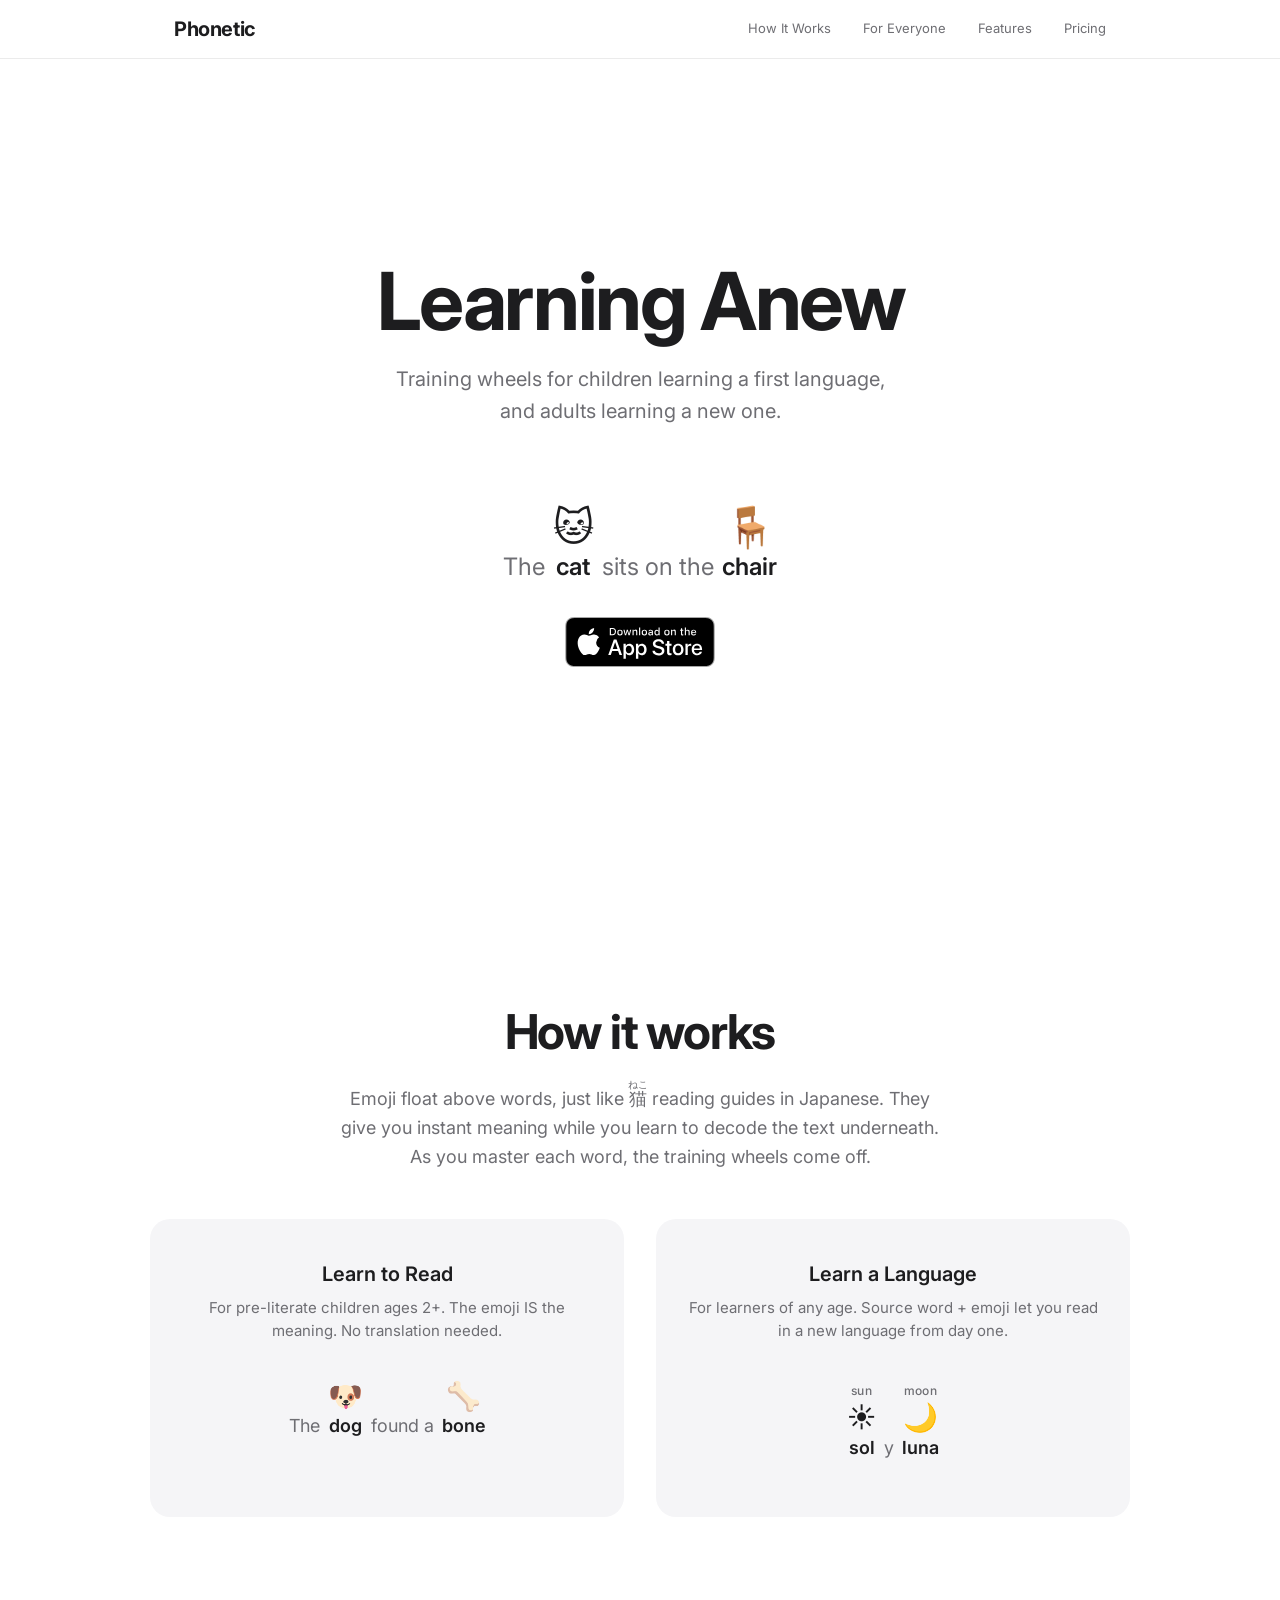
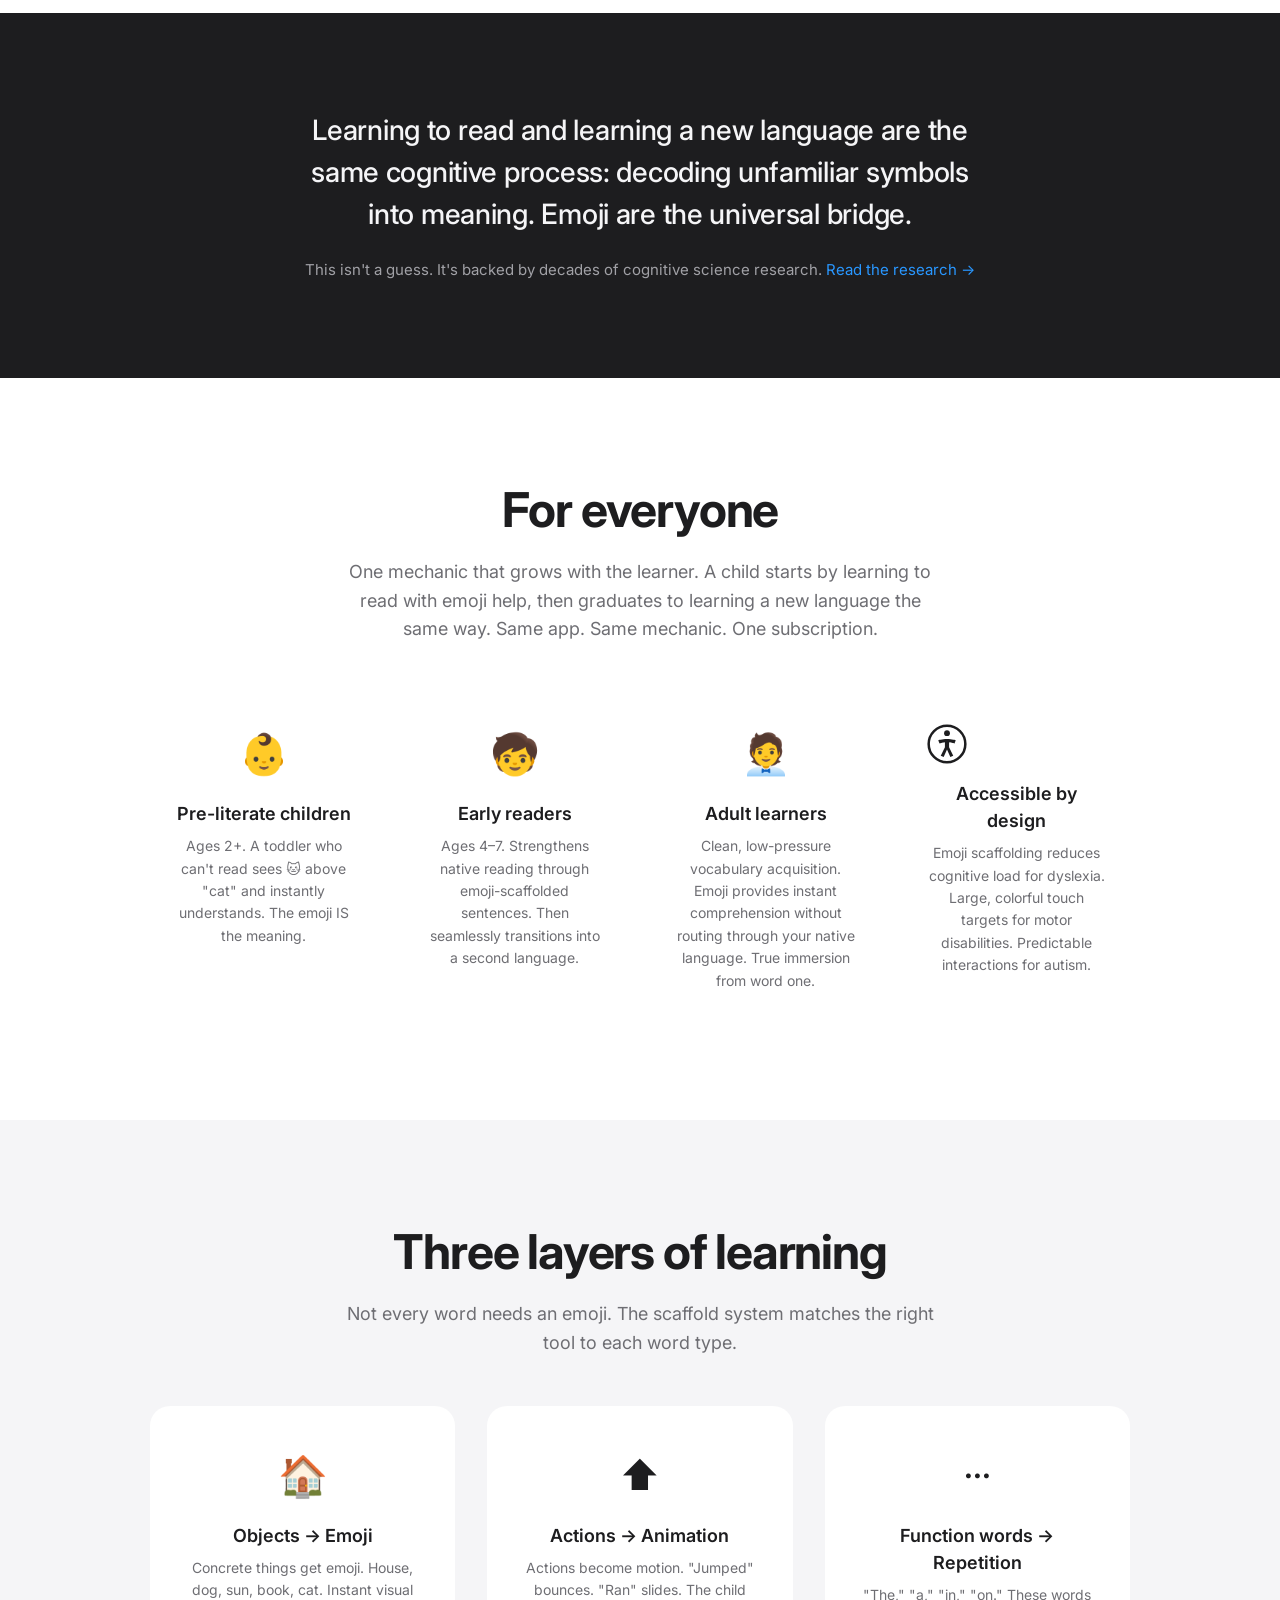
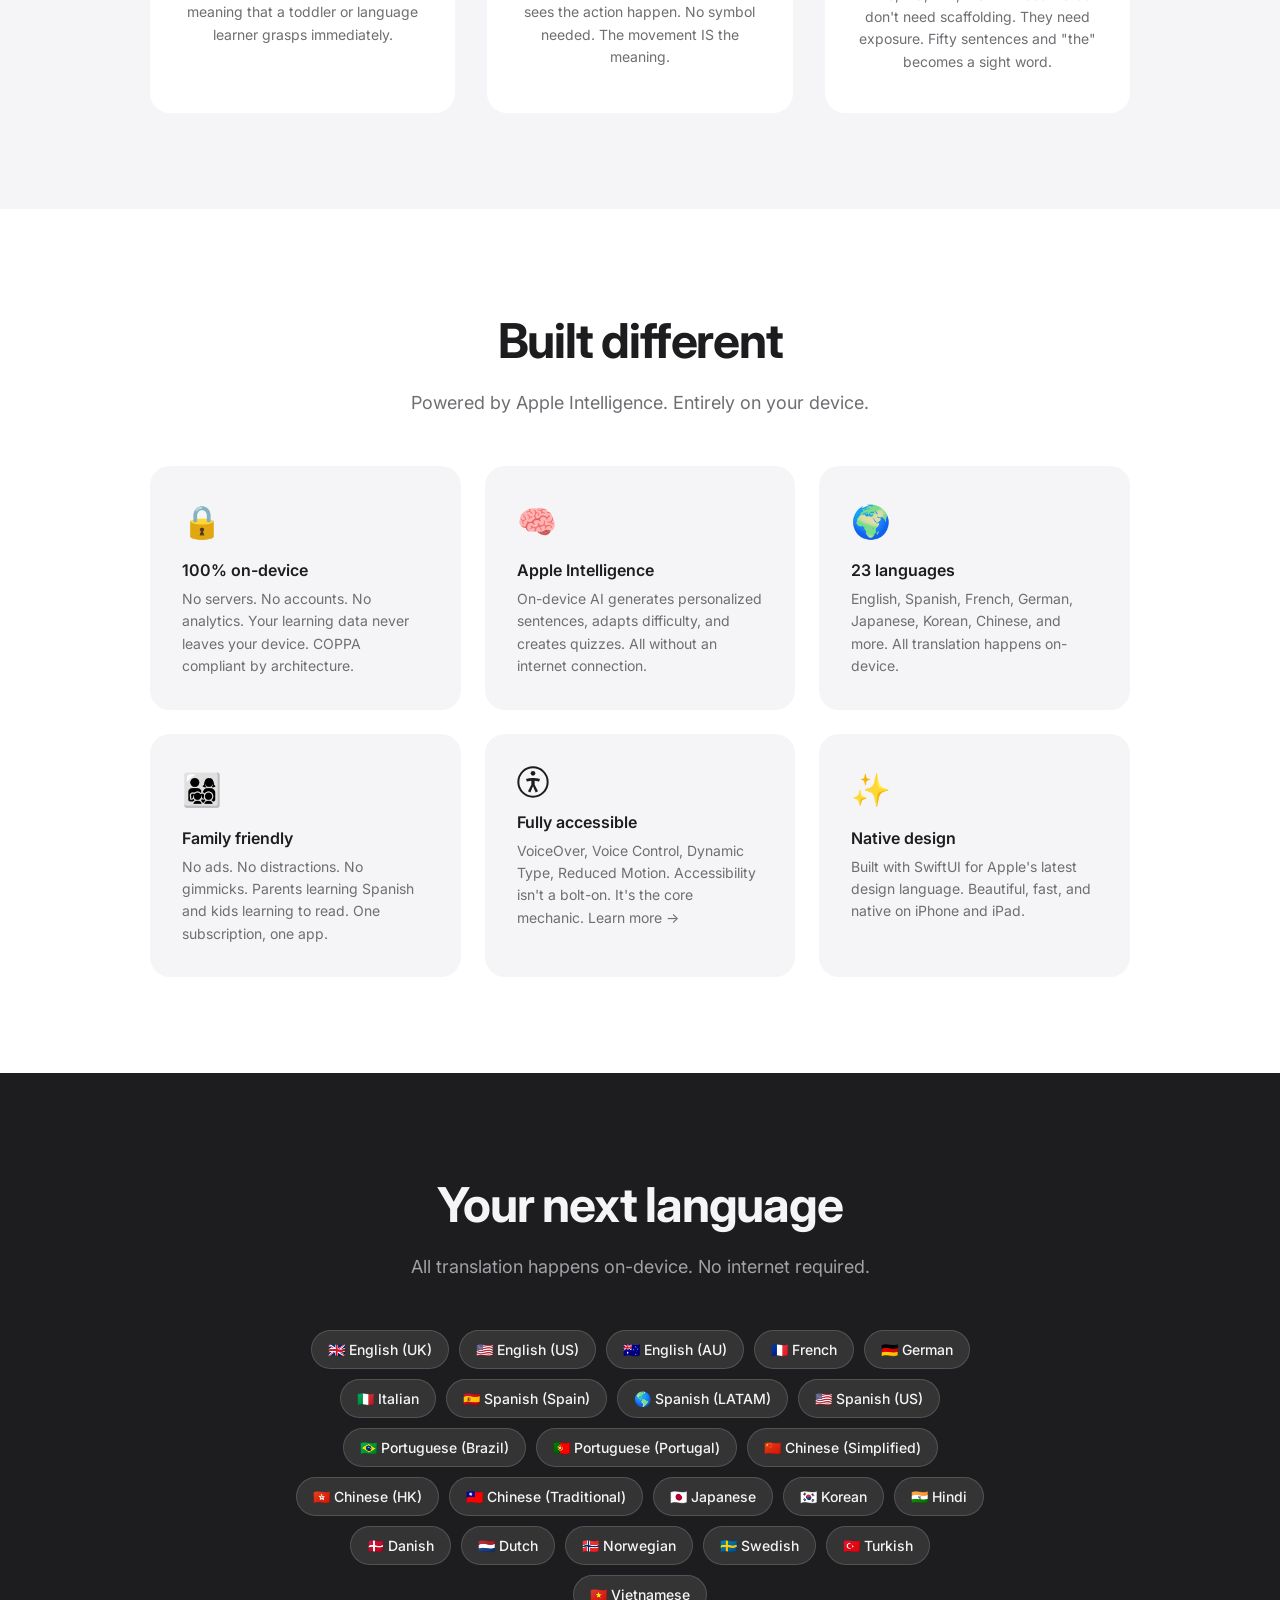
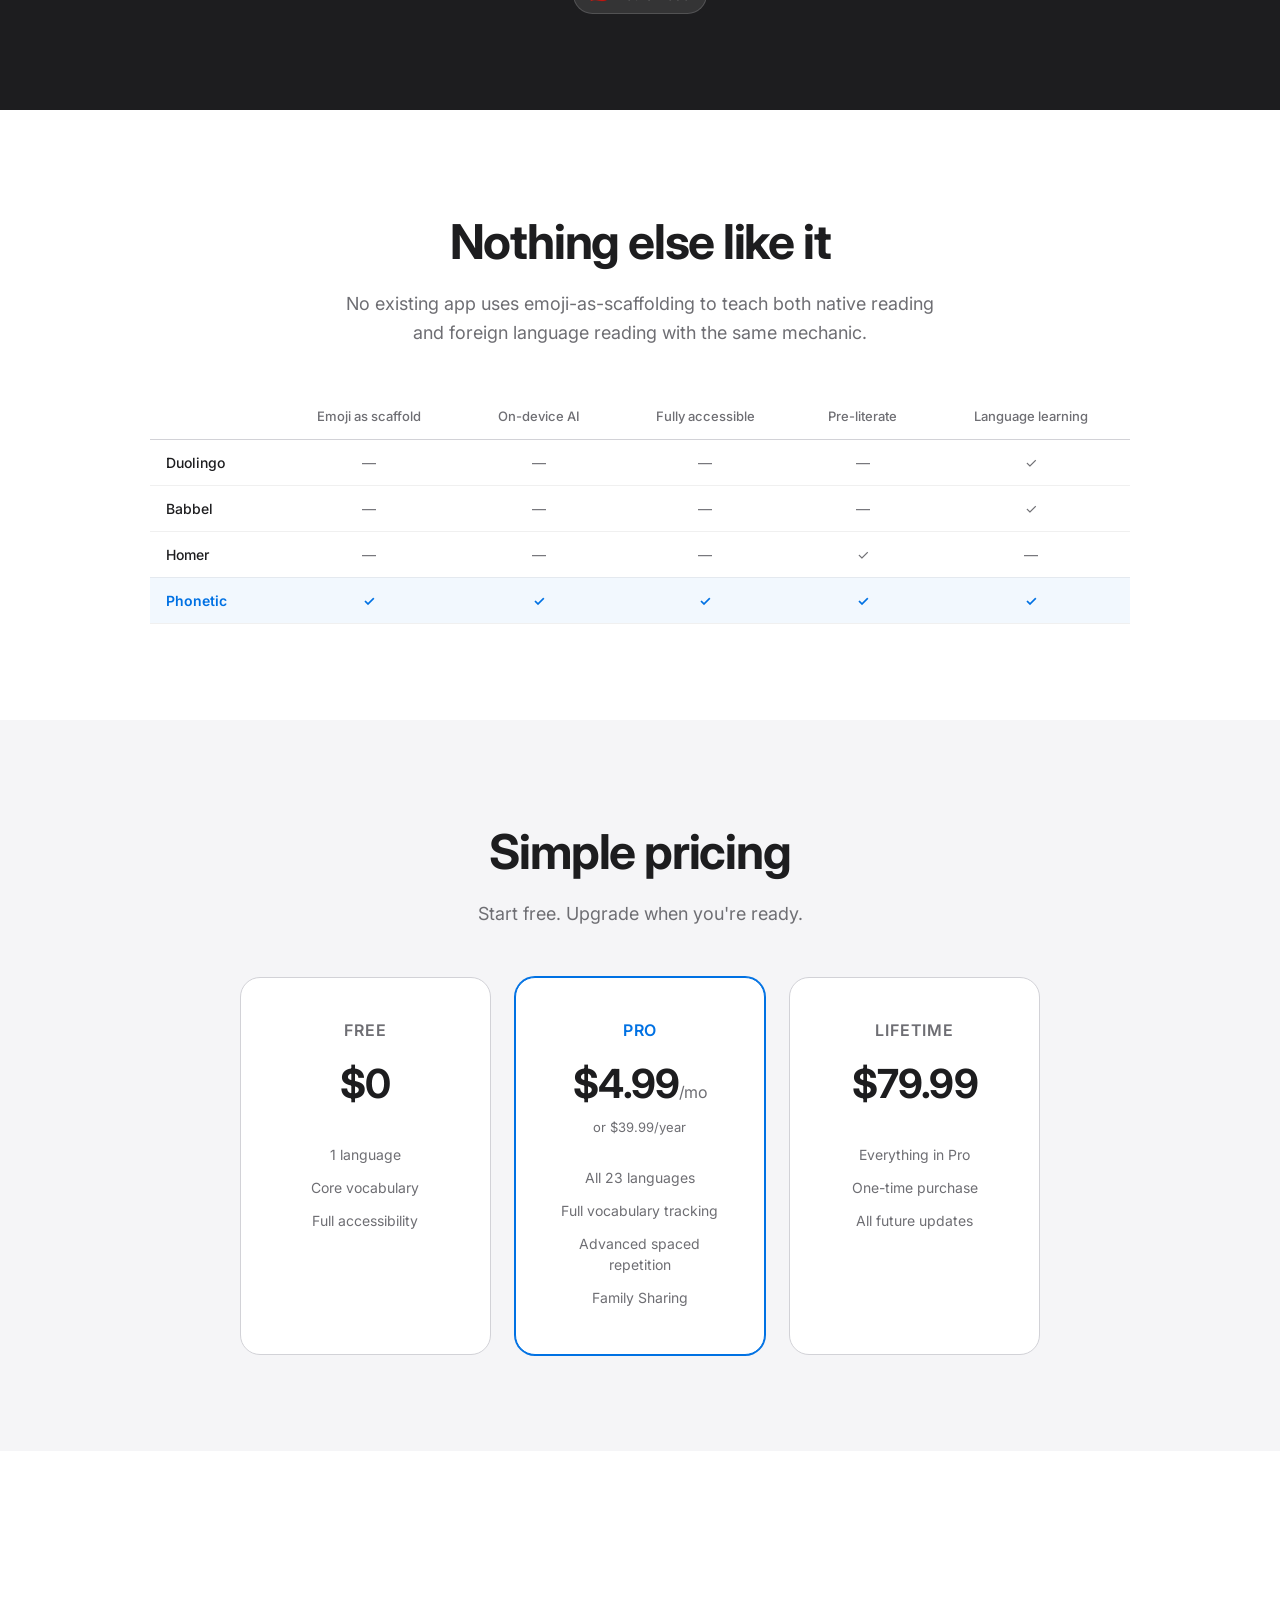
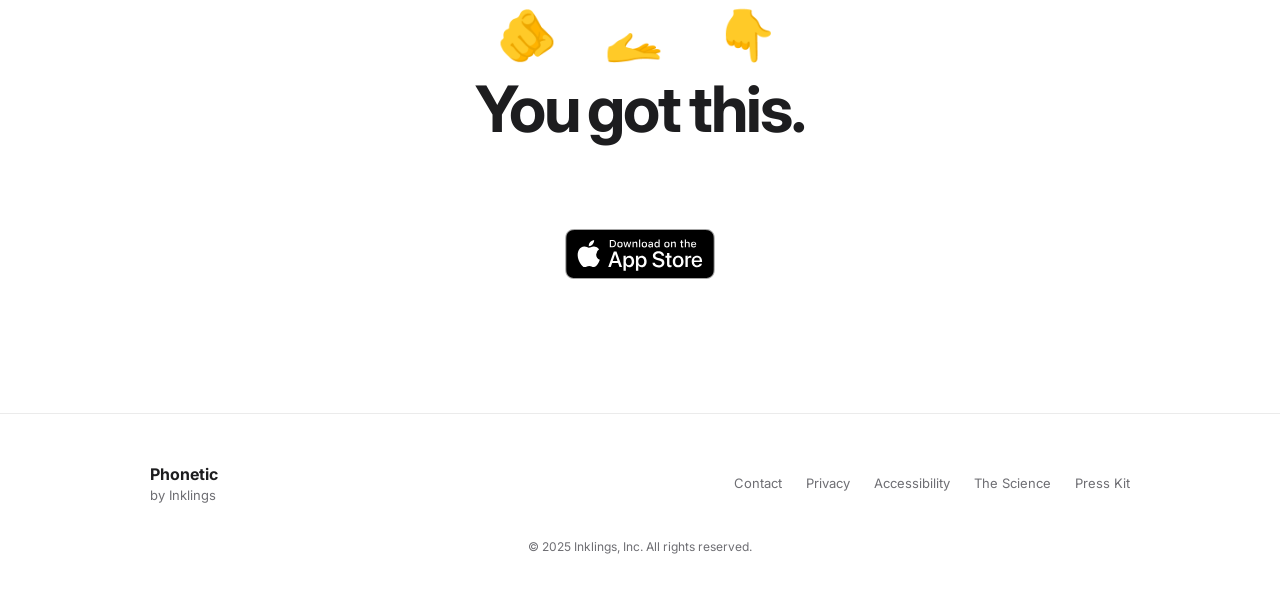
==== commit 1d4fc800: "Change 'their first language' to 'a first language' Less English-centric — works for any child learn" ====
--- a/index.html
+++ b/index.html
@@ -4,11 +4,11 @@
   <meta charset="UTF-8">
   <meta name="viewport" content="width=device-width, initial-scale=1.0">
   <title>Phonetic | Reading Training Wheels</title>
-  <meta name="description" content="Emoji above words teach anyone to read. Kids learn their first language. Adults learn a new one. Same app, same mechanic.">
+  <meta name="description" content="Emoji above words teach anyone to read. Kids learn a first language. Adults learn a new one. Same app, same mechanic.">
   <meta name="theme-color" content="#ffffff" media="(prefers-color-scheme: light)">
   <meta name="theme-color" content="#000000" media="(prefers-color-scheme: dark)">
   <meta property="og:title" content="Phonetic | Reading Training Wheels">
-  <meta property="og:description" content="Emoji above words teach anyone to read. Kids learn their first language. Adults learn a new one.">
+  <meta property="og:description" content="Emoji above words teach anyone to read. Kids learn a first language. Adults learn a new one.">
   <meta property="og:type" content="website">
   <meta property="og:url" content="https://f.app">
   <link rel="stylesheet" href="style.css">
@@ -36,7 +36,7 @@
     <div class="hero-inner">
       <h1 class="hero-title">Learning Anew</h1>
       <p class="hero-subtitle">
-        Training wheels for children learning their first language,<br>
+        Training wheels for children learning a first language,<br>
         and adults learning a new one.
       </p>
 
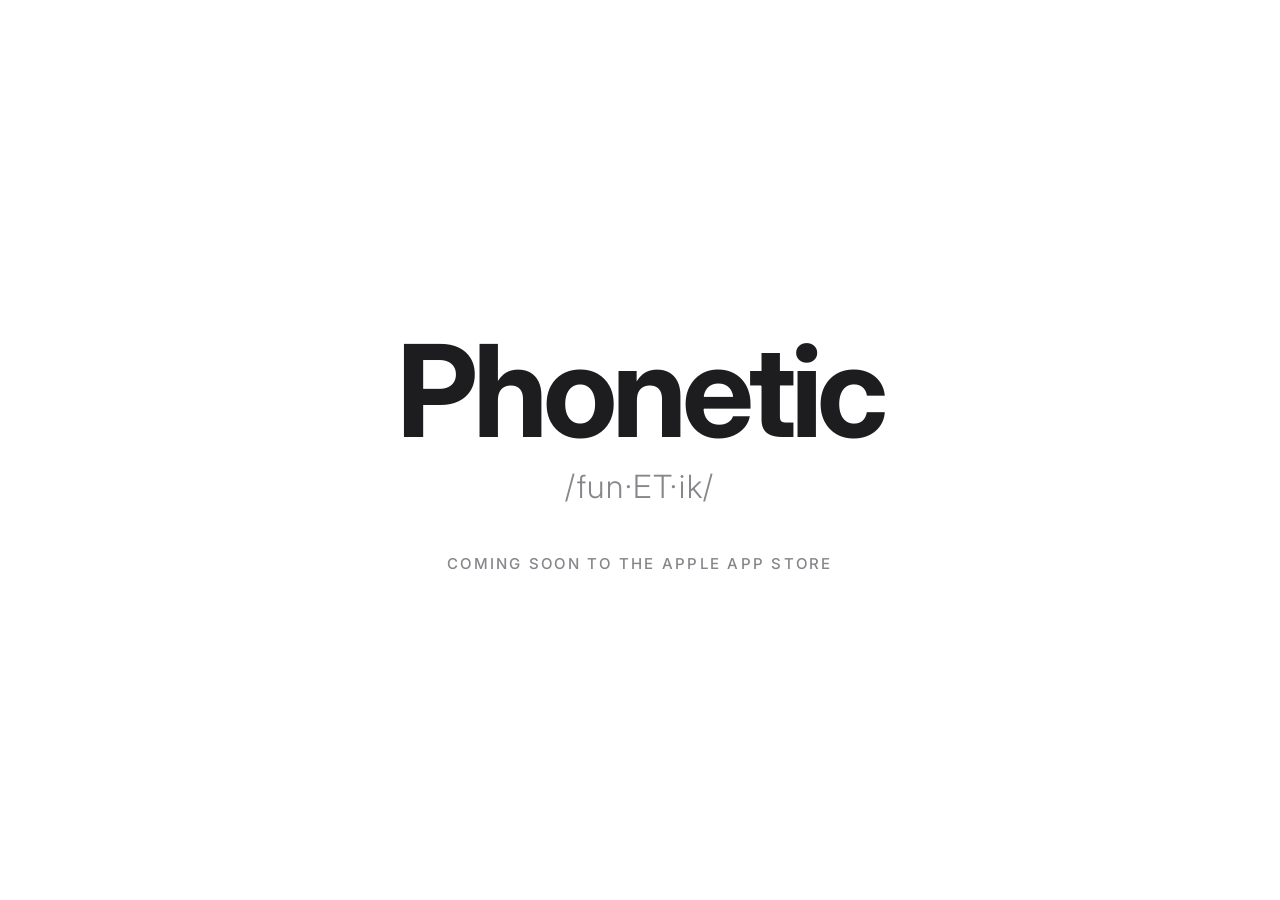
==== commit ef5f34e0: "Add /preview/ with full site; replace index with teaser - Copy full marketing site to /preview/index" ====
--- a/index.html
+++ b/index.html
@@ -3,413 +3,102 @@
 <head>
   <meta charset="UTF-8">
   <meta name="viewport" content="width=device-width, initial-scale=1.0">
-  <title>Phonetic | Reading Training Wheels</title>
-  <meta name="description" content="Emoji above words teach anyone to read. Kids learn a first language. Adults learn a new one. Same app, same mechanic.">
+  <title>Phonetic</title>
+  <meta name="description" content="Phonetic. Coming soon to the Apple App Store.">
   <meta name="theme-color" content="#ffffff" media="(prefers-color-scheme: light)">
   <meta name="theme-color" content="#000000" media="(prefers-color-scheme: dark)">
-  <meta property="og:title" content="Phonetic | Reading Training Wheels">
-  <meta property="og:description" content="Emoji above words teach anyone to read. Kids learn a first language. Adults learn a new one.">
+  <meta property="og:title" content="Phonetic">
+  <meta property="og:description" content="Coming soon to the Apple App Store.">
   <meta property="og:type" content="website">
   <meta property="og:url" content="https://f.app">
-  <link rel="stylesheet" href="style.css">
   <link rel="preconnect" href="https://fonts.googleapis.com">
   <link rel="preconnect" href="https://fonts.gstatic.com" crossorigin>
-  <link href="https://fonts.googleapis.com/css2?family=Inter:wght@400;500;600;700&display=swap" rel="stylesheet">
+  <link href="https://fonts.googleapis.com/css2?family=Inter:wght@300;400;500;700&display=swap" rel="stylesheet">
+  <style>
+    *, *::before, *::after {
+      margin: 0;
+      padding: 0;
+      box-sizing: border-box;
+    }
+
+    :root {
+      --font: 'Inter', -apple-system, BlinkMacSystemFont, 'Segoe UI', system-ui, sans-serif;
+      --color-text: #1d1d1f;
+      --color-text-secondary: #86868b;
+      --color-bg: #ffffff;
+    }
+
+    html {
+      -webkit-text-size-adjust: 100%;
+      font: -apple-system-body;
+      font-family: var(--font);
+    }
+
+    body {
+      font-family: var(--font);
+      color: var(--color-text);
+      background: var(--color-bg);
+      -webkit-font-smoothing: antialiased;
+      -moz-osx-font-smoothing: grayscale;
+      display: flex;
+      align-items: center;
+      justify-content: center;
+      min-height: 100vh;
+      min-height: 100dvh;
+    }
+
+    .teaser {
+      text-align: center;
+      padding: 2rem;
+    }
+
+    .teaser-name {
+      font-size: clamp(4rem, 12vw, 8rem);
+      font-weight: 700;
+      letter-spacing: -0.04em;
+      line-height: 1;
+      margin-bottom: 0.75rem;
+    }
+
+    .teaser-ipa {
+      font-size: clamp(1.25rem, 3.5vw, 2rem);
+      font-weight: 300;
+      color: var(--color-text-secondary);
+      letter-spacing: 0.05em;
+      margin-bottom: 3rem;
+    }
+
+    .teaser-coming {
+      font-size: clamp(0.8125rem, 1.5vw, 0.9375rem);
+      font-weight: 500;
+      color: var(--color-text-secondary);
+      text-transform: uppercase;
+      letter-spacing: 0.15em;
+    }
+
+    @media (prefers-color-scheme: dark) {
+      :root {
+        --color-text: #f5f5f7;
+        --color-text-secondary: #86868b;
+        --color-bg: #000000;
+      }
+    }
+
+    @media (prefers-reduced-motion: reduce) {
+      *, *::before, *::after {
+        animation-duration: 0.01ms !important;
+        transition-duration: 0.01ms !important;
+      }
+    }
+  </style>
 </head>
 <body>
 
-  <!-- Nav -->
-  <nav class="nav">
-    <div class="nav-inner">
-      <a href="#" class="nav-logo">Phonetic</a>
-      <div class="nav-links">
-        <a href="#how-it-works">How It Works</a>
-        <a href="#for-everyone">For Everyone</a>
-        <a href="#features">Features</a>
-        <a href="#pricing">Pricing</a>
-      </div>
-    </div>
-  </nav>
-
-  <!-- Hero -->
-  <section class="hero">
-    <div class="hero-inner">
-      <h1 class="hero-title">Learning Anew</h1>
-      <p class="hero-subtitle">
-        Training wheels for children learning a first language,<br>
-        and adults learning a new one.
-      </p>
-
-      <div class="hero-demo" aria-label="Example: The cat sits on the chair, with emoji annotations above key words">
-        <div class="demo-sentence hero-sentence">
-          <div class="demo-word">
-            <span class="demo-plain">The</span>
-          </div>
-          <div class="demo-word scaffolded">
-            <span class="demo-emoji hero-cat" aria-hidden="true">🐱</span>
-            <span class="demo-text">cat</span>
-          </div>
-          <div class="demo-word">
-            <span class="demo-plain">sits on the</span>
-          </div>
-          <div class="demo-word scaffolded">
-            <span class="demo-emoji hero-chair" aria-hidden="true">🪑</span>
-            <span class="demo-text">chair</span>
-          </div>
-        </div>
-      </div>
-
-      <a href="#" class="cta-button" aria-label="Download on the App Store">
-        <img src="/app-store-badge.svg" alt="Download on the App Store" class="app-store-badge">
-      </a>
-    </div>
-  </section>
-
-  <!-- How It Works -->
-  <section class="section" id="how-it-works">
-    <div class="section-inner">
-      <h2 class="section-title">How it works</h2>
-      <p class="section-subtitle">
-        Emoji float above words, just like <ruby>猫<rt>ねこ</rt></ruby> reading guides in Japanese.
-        They give you instant meaning while you learn to decode the text underneath.
-        As you master each word, the training wheels come off.
-      </p>
-
-      <div class="modes">
-        <div class="mode-card">
-          <h3 class="mode-label">Learn to Read</h3>
-          <p class="mode-description">For pre-literate children ages 2+. The emoji IS the meaning. No translation needed.</p>
-          <div class="mode-demo" aria-label="Native reading example: The dog found a bone">
-            <div class="demo-sentence">
-              <div class="demo-word">
-                <span class="demo-plain">The</span>
-              </div>
-              <div class="demo-word scaffolded">
-                <span class="demo-emoji" aria-hidden="true">🐶</span>
-                <span class="demo-text">dog</span>
-              </div>
-              <div class="demo-word">
-                <span class="demo-plain">found a</span>
-              </div>
-              <div class="demo-word scaffolded">
-                <span class="demo-emoji" aria-hidden="true">🦴</span>
-                <span class="demo-text">bone</span>
-              </div>
-            </div>
-          </div>
-        </div>
-
-        <div class="mode-card">
-          <h3 class="mode-label">Learn a Language</h3>
-          <p class="mode-description">For learners of any age. Source word + emoji let you read in a new language from day one.</p>
-          <div class="mode-demo" aria-label="Language learning example: sun and moon in Spanish with source language and emoji above">
-            <div class="demo-sentence">
-              <div class="demo-word scaffolded tri">
-                <span class="demo-source">sun</span>
-                <span class="demo-emoji" aria-hidden="true">☀️</span>
-                <span class="demo-text">sol</span>
-              </div>
-              <div class="demo-word">
-                <span class="demo-plain">y</span>
-              </div>
-              <div class="demo-word scaffolded tri">
-                <span class="demo-source">moon</span>
-                <span class="demo-emoji" aria-hidden="true">🌙</span>
-                <span class="demo-text">luna</span>
-              </div>
-            </div>
-          </div>
-        </div>
-      </div>
-    </div>
-  </section>
-
-  <!-- Core Insight -->
-  <section class="section section-dark" id="insight">
-    <div class="section-inner">
-      <blockquote class="insight-quote">
-        Learning to read and learning a new language are the same cognitive process:
-        decoding unfamiliar symbols into meaning. Emoji are the universal bridge.
-      </blockquote>
-      <p class="insight-link">
-        This isn't a guess. It's backed by decades of cognitive science research.
-        <a href="/science/" class="insight-link-anchor">Read the research &rarr;</a>
-      </p>
-    </div>
-  </section>
-
-  <!-- For Everyone -->
-  <section class="section" id="for-everyone">
-    <div class="section-inner">
-      <h2 class="section-title">For everyone</h2>
-      <p class="section-subtitle">
-        One mechanic that grows with the learner. A child starts by learning to read
-        with emoji help, then graduates to learning a new language the same way.
-        Same app. Same mechanic. One subscription.
-      </p>
-
-      <div class="audience-grid">
-        <div class="audience-card">
-          <span class="audience-emoji" aria-hidden="true">👶</span>
-          <h3>Pre-literate children</h3>
-          <p>Ages 2+. A toddler who can't read sees 🐱 above "cat" and instantly understands. The emoji IS the meaning.</p>
-        </div>
-        <div class="audience-card">
-          <span class="audience-emoji" aria-hidden="true">🧒</span>
-          <h3>Early readers</h3>
-          <p>Ages 4&ndash;7. Strengthens native reading through emoji-scaffolded sentences. Then seamlessly transitions into a second language.</p>
-        </div>
-        <div class="audience-card">
-          <span class="audience-emoji" aria-hidden="true">🧑‍💼</span>
-          <h3>Adult learners</h3>
-          <p>Clean, low-pressure vocabulary acquisition. Emoji provides instant comprehension without routing through your native language. True immersion from word one.</p>
-        </div>
-        <div class="audience-card">
-          <span class="audience-emoji" aria-hidden="true"><svg class="icon-accessibility" viewBox="0 0 24 24"><circle cx="12" cy="12" r="11" fill="none" stroke="currentColor" stroke-width="1.5"/><circle cx="12" cy="5.5" r="1.75" fill="currentColor"/><path fill="currentColor" d="M12 9c-3 0-5.25.75-5.25.75l.75 2s1.75-.6 3.25-.75v3l-2.5 5 1.75.85L12 15.25l2 4.6 1.75-.85-2.5-5v-3c1.5.15 3.25.75 3.25.75l.75-2S15 9 12 9z"/></svg></span>
-          <h3>Accessible by design</h3>
-          <p>Emoji scaffolding reduces cognitive load for dyslexia. Large, colorful touch targets for motor disabilities. Predictable interactions for autism.</p>
-        </div>
-      </div>
-    </div>
-  </section>
-
-  <!-- Three Tiers -->
-  <section class="section section-light" id="tiers">
-    <div class="section-inner">
-      <h2 class="section-title">Three layers of learning</h2>
-      <p class="section-subtitle">Not every word needs an emoji. The scaffold system matches the right tool to each word type.</p>
-
-      <div class="tiers-grid">
-        <div class="tier-card">
-          <div class="tier-icon" aria-hidden="true">🏠</div>
-          <h3>Objects &rarr; Emoji</h3>
-          <p>Concrete things get emoji. House, dog, sun, book, cat. Instant visual meaning that a toddler or language learner grasps immediately.</p>
-        </div>
-        <div class="tier-card">
-          <div class="tier-icon tier-icon-animated" aria-hidden="true">⬆️</div>
-          <h3>Actions &rarr; Animation</h3>
-          <p>Actions become motion. "Jumped" bounces. "Ran" slides. The child sees the action happen. No symbol needed. The movement IS the meaning.</p>
-        </div>
-        <div class="tier-card">
-          <div class="tier-icon" aria-hidden="true">···</div>
-          <h3>Function words &rarr; Repetition</h3>
-          <p>"The," "a," "in," "on." These words don't need scaffolding. They need exposure. Fifty sentences and "the" becomes a sight word.</p>
-        </div>
-      </div>
-    </div>
-  </section>
-
-  <!-- Features -->
-  <section class="section" id="features">
-    <div class="section-inner">
-      <h2 class="section-title">Built different</h2>
-      <p class="section-subtitle">Powered by Apple Intelligence. Entirely on your device.</p>
-
-      <div class="features-grid">
-        <div class="feature-card">
-          <div class="feature-icon" aria-hidden="true">🔒</div>
-          <h3>100% on-device</h3>
-          <p>No servers. No accounts. No analytics. Your learning data never leaves your device. COPPA compliant by architecture.</p>
-        </div>
-        <div class="feature-card">
-          <div class="feature-icon" aria-hidden="true">🧠</div>
-          <h3>Apple Intelligence</h3>
-          <p>On-device AI generates personalized sentences, adapts difficulty, and creates quizzes. All without an internet connection.</p>
-        </div>
-        <div class="feature-card">
-          <div class="feature-icon" aria-hidden="true">🌍</div>
-          <h3>23 languages</h3>
-          <p>English, Spanish, French, German, Japanese, Korean, Chinese, and more. All translation happens on-device.</p>
-        </div>
-        <div class="feature-card">
-          <div class="feature-icon" aria-hidden="true">👨‍👩‍👧‍👦</div>
-          <h3>Family friendly</h3>
-          <p>No ads. No distractions. No gimmicks. Parents learning Spanish and kids learning to read. One subscription, one app.</p>
-        </div>
-        <div class="feature-card">
-          <div class="feature-icon" aria-hidden="true"><svg class="icon-accessibility" viewBox="0 0 24 24"><circle cx="12" cy="12" r="11" fill="none" stroke="currentColor" stroke-width="1.5"/><circle cx="12" cy="5.5" r="1.75" fill="currentColor"/><path fill="currentColor" d="M12 9c-3 0-5.25.75-5.25.75l.75 2s1.75-.6 3.25-.75v3l-2.5 5 1.75.85L12 15.25l2 4.6 1.75-.85-2.5-5v-3c1.5.15 3.25.75 3.25.75l.75-2S15 9 12 9z"/></svg></div>
-          <h3>Fully accessible</h3>
-          <p>VoiceOver, Voice Control, Dynamic Type, Reduced Motion. Accessibility isn't a bolt-on. It's the core mechanic. <a href="/accessibility/">Learn more &rarr;</a></p>
-        </div>
-        <div class="feature-card">
-          <div class="feature-icon" aria-hidden="true">✨</div>
-          <h3>Native design</h3>
-          <p>Built with SwiftUI for Apple's latest design language. Beautiful, fast, and native on iPhone and iPad.</p>
-        </div>
-      </div>
-    </div>
-  </section>
-
-  <!-- Languages -->
-  <section class="section section-dark" id="languages">
-    <div class="section-inner">
-      <h2 class="section-title">Your next language</h2>
-      <p class="section-subtitle">All translation happens on-device. No internet required.</p>
-      <div class="languages-list">
-        <span class="lang-tag">🇬🇧 English (UK)</span>
-        <span class="lang-tag">🇺🇸 English (US)</span>
-        <span class="lang-tag">🇦🇺 English (AU)</span>
-        <span class="lang-tag">🇫🇷 French</span>
-        <span class="lang-tag">🇩🇪 German</span>
-        <span class="lang-tag">🇮🇹 Italian</span>
-        <span class="lang-tag">🇪🇸 Spanish (Spain)</span>
-        <span class="lang-tag">🌎 Spanish (LATAM)</span>
-        <span class="lang-tag">🇺🇸 Spanish (US)</span>
-        <span class="lang-tag">🇧🇷 Portuguese (Brazil)</span>
-        <span class="lang-tag">🇵🇹 Portuguese (Portugal)</span>
-        <span class="lang-tag">🇨🇳 Chinese (Simplified)</span>
-        <span class="lang-tag">🇭🇰 Chinese (HK)</span>
-        <span class="lang-tag">🇹🇼 Chinese (Traditional)</span>
-        <span class="lang-tag">🇯🇵 Japanese</span>
-        <span class="lang-tag">🇰🇷 Korean</span>
-        <span class="lang-tag">🇮🇳 Hindi</span>
-        <span class="lang-tag">🇩🇰 Danish</span>
-        <span class="lang-tag">🇳🇱 Dutch</span>
-        <span class="lang-tag">🇳🇴 Norwegian</span>
-        <span class="lang-tag">🇸🇪 Swedish</span>
-        <span class="lang-tag">🇹🇷 Turkish</span>
-        <span class="lang-tag">🇻🇳 Vietnamese</span>
-      </div>
-    </div>
-  </section>
-
-  <!-- Competitive -->
-  <section class="section" id="compare">
-    <div class="section-inner">
-      <h2 class="section-title">Nothing else like it</h2>
-      <p class="section-subtitle">No existing app uses emoji-as-scaffolding to teach both native reading and foreign language reading with the same mechanic.</p>
-
-      <div class="compare-table-wrap">
-        <table class="compare-table">
-          <thead>
-            <tr>
-              <th></th>
-              <th>Emoji as scaffold</th>
-              <th>On-device AI</th>
-              <th>Fully accessible</th>
-              <th>Pre-literate</th>
-              <th>Language learning</th>
-            </tr>
-          </thead>
-          <tbody>
-            <tr>
-              <td class="compare-app">Duolingo</td>
-              <td>—</td>
-              <td>—</td>
-              <td>—</td>
-              <td>—</td>
-              <td>✓</td>
-            </tr>
-            <tr>
-              <td class="compare-app">Babbel</td>
-              <td>—</td>
-              <td>—</td>
-              <td>—</td>
-              <td>—</td>
-              <td>✓</td>
-            </tr>
-            <tr>
-              <td class="compare-app">Homer</td>
-              <td>—</td>
-              <td>—</td>
-              <td>—</td>
-              <td>✓</td>
-              <td>—</td>
-            </tr>
-            <tr class="compare-highlight">
-              <td class="compare-app">Phonetic</td>
-              <td>✓</td>
-              <td>✓</td>
-              <td>✓</td>
-              <td>✓</td>
-              <td>✓</td>
-            </tr>
-          </tbody>
-        </table>
-      </div>
-    </div>
-  </section>
-
-  <!-- Pricing -->
-  <section class="section section-light" id="pricing">
-    <div class="section-inner">
-      <h2 class="section-title">Simple pricing</h2>
-      <p class="section-subtitle">Start free. Upgrade when you're ready.</p>
-
-      <div class="pricing-grid">
-        <div class="pricing-card">
-          <h3 class="pricing-tier">Free</h3>
-          <p class="pricing-price">$0</p>
-          <ul class="pricing-features">
-            <li>1 language</li>
-            <li>Core vocabulary</li>
-            <li>Full accessibility</li>
-          </ul>
-        </div>
-        <div class="pricing-card pricing-featured">
-          <h3 class="pricing-tier">Pro</h3>
-          <p class="pricing-price">$4.99<span class="pricing-period">/mo</span></p>
-          <p class="pricing-annual">or $39.99/year</p>
-          <ul class="pricing-features">
-            <li>All 23 languages</li>
-            <li>Full vocabulary tracking</li>
-            <li>Advanced spaced repetition</li>
-            <li>Family Sharing</li>
-          </ul>
-        </div>
-        <div class="pricing-card">
-          <h3 class="pricing-tier">Lifetime</h3>
-          <p class="pricing-price">$79.99</p>
-          <ul class="pricing-features">
-            <li>Everything in Pro</li>
-            <li>One-time purchase</li>
-            <li>All future updates</li>
-          </ul>
-        </div>
-      </div>
-    </div>
-  </section>
-
-  <!-- Final CTA -->
-  <section class="section section-cta">
-    <div class="section-inner">
-      <div class="demo-sentence cta-sentence" aria-label="You got this, with emoji scaffolds above each word">
-        <div class="demo-word scaffolded">
-          <span class="demo-emoji" aria-hidden="true">🫵</span>
-          <span class="demo-text cta-word">You</span>
-        </div>
-        <div class="demo-word scaffolded">
-          <span class="demo-emoji" aria-hidden="true">🫴</span>
-          <span class="demo-text cta-word">got</span>
-        </div>
-        <div class="demo-word scaffolded">
-          <span class="demo-emoji" aria-hidden="true">👇</span>
-          <span class="demo-text cta-word">this.</span>
-        </div>
-      </div>
-      <a href="#" class="cta-button" aria-label="Download on the App Store">
-        <img src="/app-store-badge.svg" alt="Download on the App Store" class="app-store-badge">
-      </a>
-    </div>
-  </section>
-
-  <!-- Footer -->
-  <footer class="footer">
-    <div class="footer-inner">
-      <div class="footer-brand">
-        <span class="footer-logo">Phonetic</span>
-        <p class="footer-tagline">by <a href="https://lings.ink" class="footer-link">Inklings</a></p>
-      </div>
-      <div class="footer-links">
-        <a href="mailto:hi@f.app" class="footer-link">Contact</a>
-        <a href="/privacy/" class="footer-link">Privacy</a>
-        <a href="/accessibility/" class="footer-link">Accessibility</a>
-        <a href="/science/" class="footer-link">The Science</a>
-        <a href="#" class="footer-link">Press Kit</a>
-      </div>
-      <p class="footer-copy">&copy; 2025 Inklings, Inc. All rights reserved.</p>
-    </div>
-  </footer>
+  <main class="teaser">
+    <h1 class="teaser-name">Phonetic</h1>
+    <p class="teaser-ipa">/fun&#xB7;ET&#xB7;ik/</p>
+    <p class="teaser-coming">Coming soon to the Apple App Store</p>
+  </main>
 
 </body>
 </html>
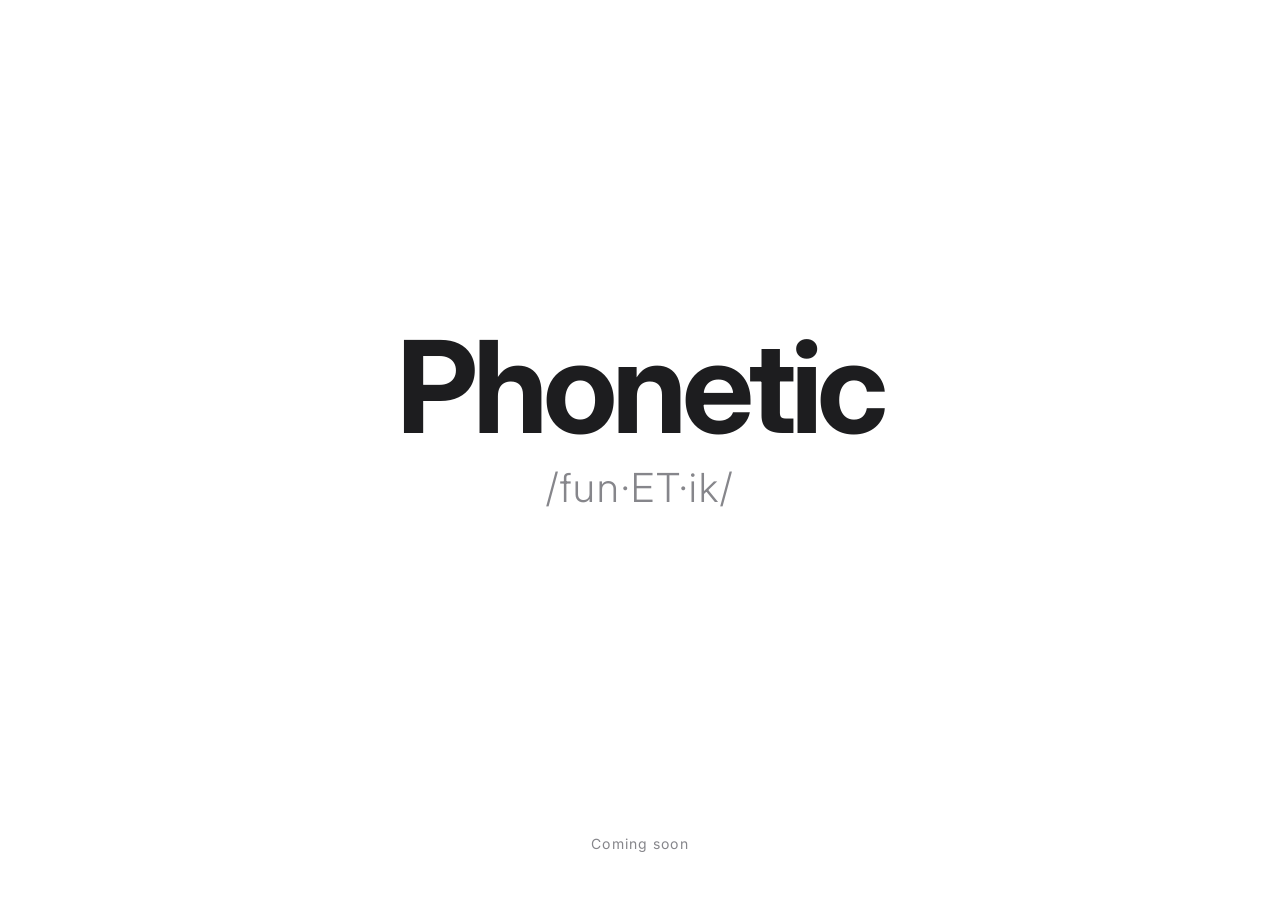
==== commit 8040a78c: "Simplify teaser: "Coming soon" lowercase, pushed to bottom - Remove App Store mention, just "Coming " ====
--- a/index.html
+++ b/index.html
@@ -41,6 +41,7 @@
       -webkit-font-smoothing: antialiased;
       -moz-osx-font-smoothing: grayscale;
       display: flex;
+      flex-direction: column;
       align-items: center;
       justify-content: center;
       min-height: 100vh;
@@ -50,6 +51,11 @@
     .teaser {
       text-align: center;
       padding: 2rem;
+      flex: 1;
+      display: flex;
+      flex-direction: column;
+      align-items: center;
+      justify-content: center;
     }
 
     .teaser-name {
@@ -61,19 +67,18 @@
     }
 
     .teaser-ipa {
-      font-size: clamp(1.25rem, 3.5vw, 2rem);
+      font-size: clamp(1.5rem, 4vw, 2.5rem);
       font-weight: 300;
       color: var(--color-text-secondary);
       letter-spacing: 0.05em;
-      margin-bottom: 3rem;
     }
 
     .teaser-coming {
-      font-size: clamp(0.8125rem, 1.5vw, 0.9375rem);
-      font-weight: 500;
+      font-size: clamp(0.75rem, 1.25vw, 0.875rem);
+      font-weight: 400;
       color: var(--color-text-secondary);
-      text-transform: uppercase;
-      letter-spacing: 0.15em;
+      letter-spacing: 0.08em;
+      padding-bottom: 3rem;
     }
 
     @media (prefers-color-scheme: dark) {
@@ -97,8 +102,8 @@
   <main class="teaser">
     <h1 class="teaser-name">Phonetic</h1>
     <p class="teaser-ipa">/fun&#xB7;ET&#xB7;ik/</p>
-    <p class="teaser-coming">Coming soon to the Apple App Store</p>
   </main>
+  <p class="teaser-coming">Coming soon</p>
 
 </body>
 </html>
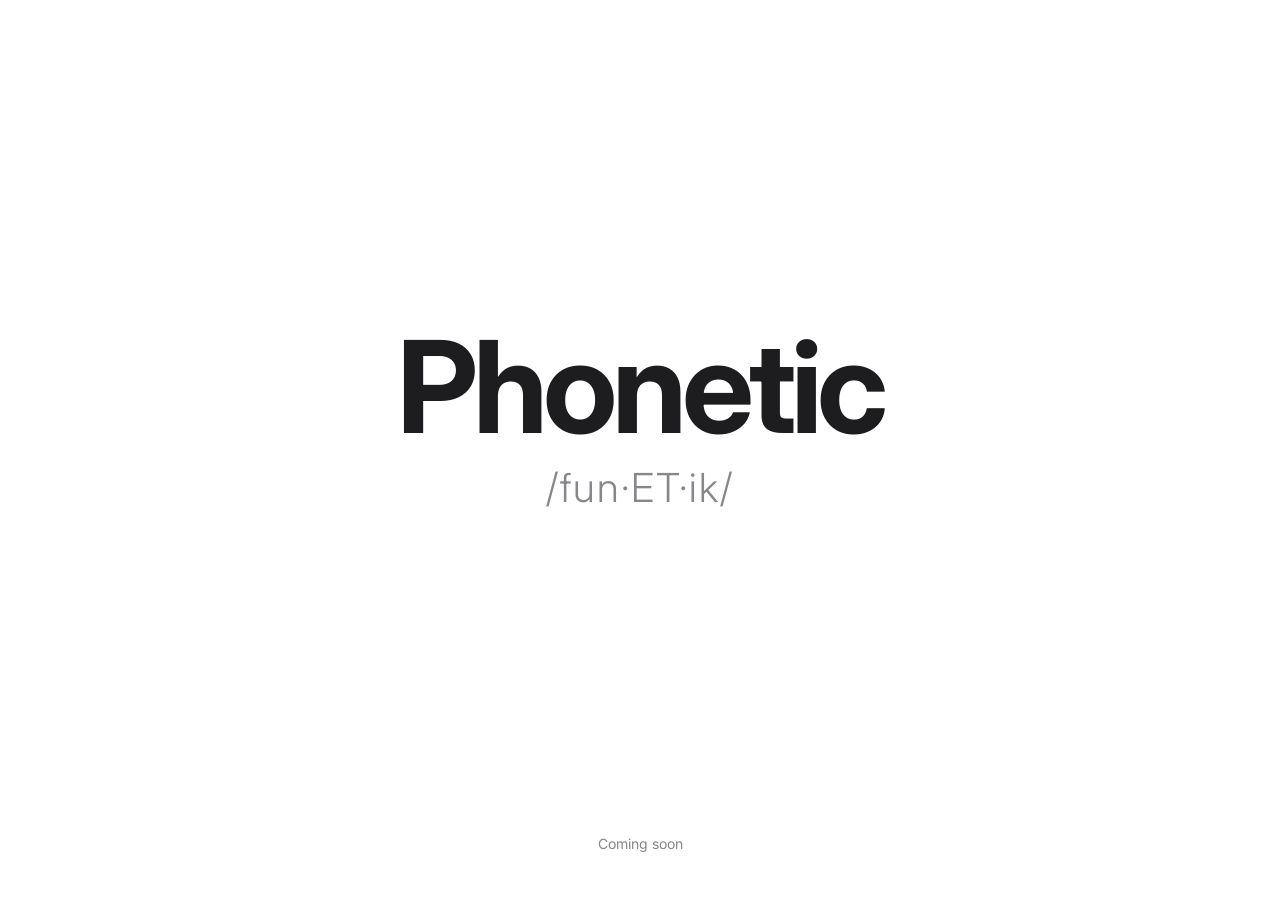
==== commit bd0b13ed: "Remove extra letter-spacing from "Coming soon" Was left over from the uppercase style — looks blocky" ====
--- a/index.html
+++ b/index.html
@@ -8,9 +8,13 @@
   <meta name="theme-color" content="#ffffff" media="(prefers-color-scheme: light)">
   <meta name="theme-color" content="#000000" media="(prefers-color-scheme: dark)">
   <meta property="og:title" content="Phonetic">
-  <meta property="og:description" content="Coming soon to the Apple App Store.">
+  <meta property="og:description" content="/fun·ET·ik/ — Coming soon">
   <meta property="og:type" content="website">
   <meta property="og:url" content="https://f.app">
+  <meta property="og:site_name" content="Phonetic">
+  <meta name="twitter:card" content="summary">
+  <meta name="twitter:title" content="Phonetic">
+  <meta name="twitter:description" content="/fun·ET·ik/ — Coming soon">
   <link rel="preconnect" href="https://fonts.googleapis.com">
   <link rel="preconnect" href="https://fonts.gstatic.com" crossorigin>
   <link href="https://fonts.googleapis.com/css2?family=Inter:wght@300;400;500;700&display=swap" rel="stylesheet">
@@ -77,7 +81,6 @@
       font-size: clamp(0.75rem, 1.25vw, 0.875rem);
       font-weight: 400;
       color: var(--color-text-secondary);
-      letter-spacing: 0.08em;
       padding-bottom: 3rem;
     }
 
